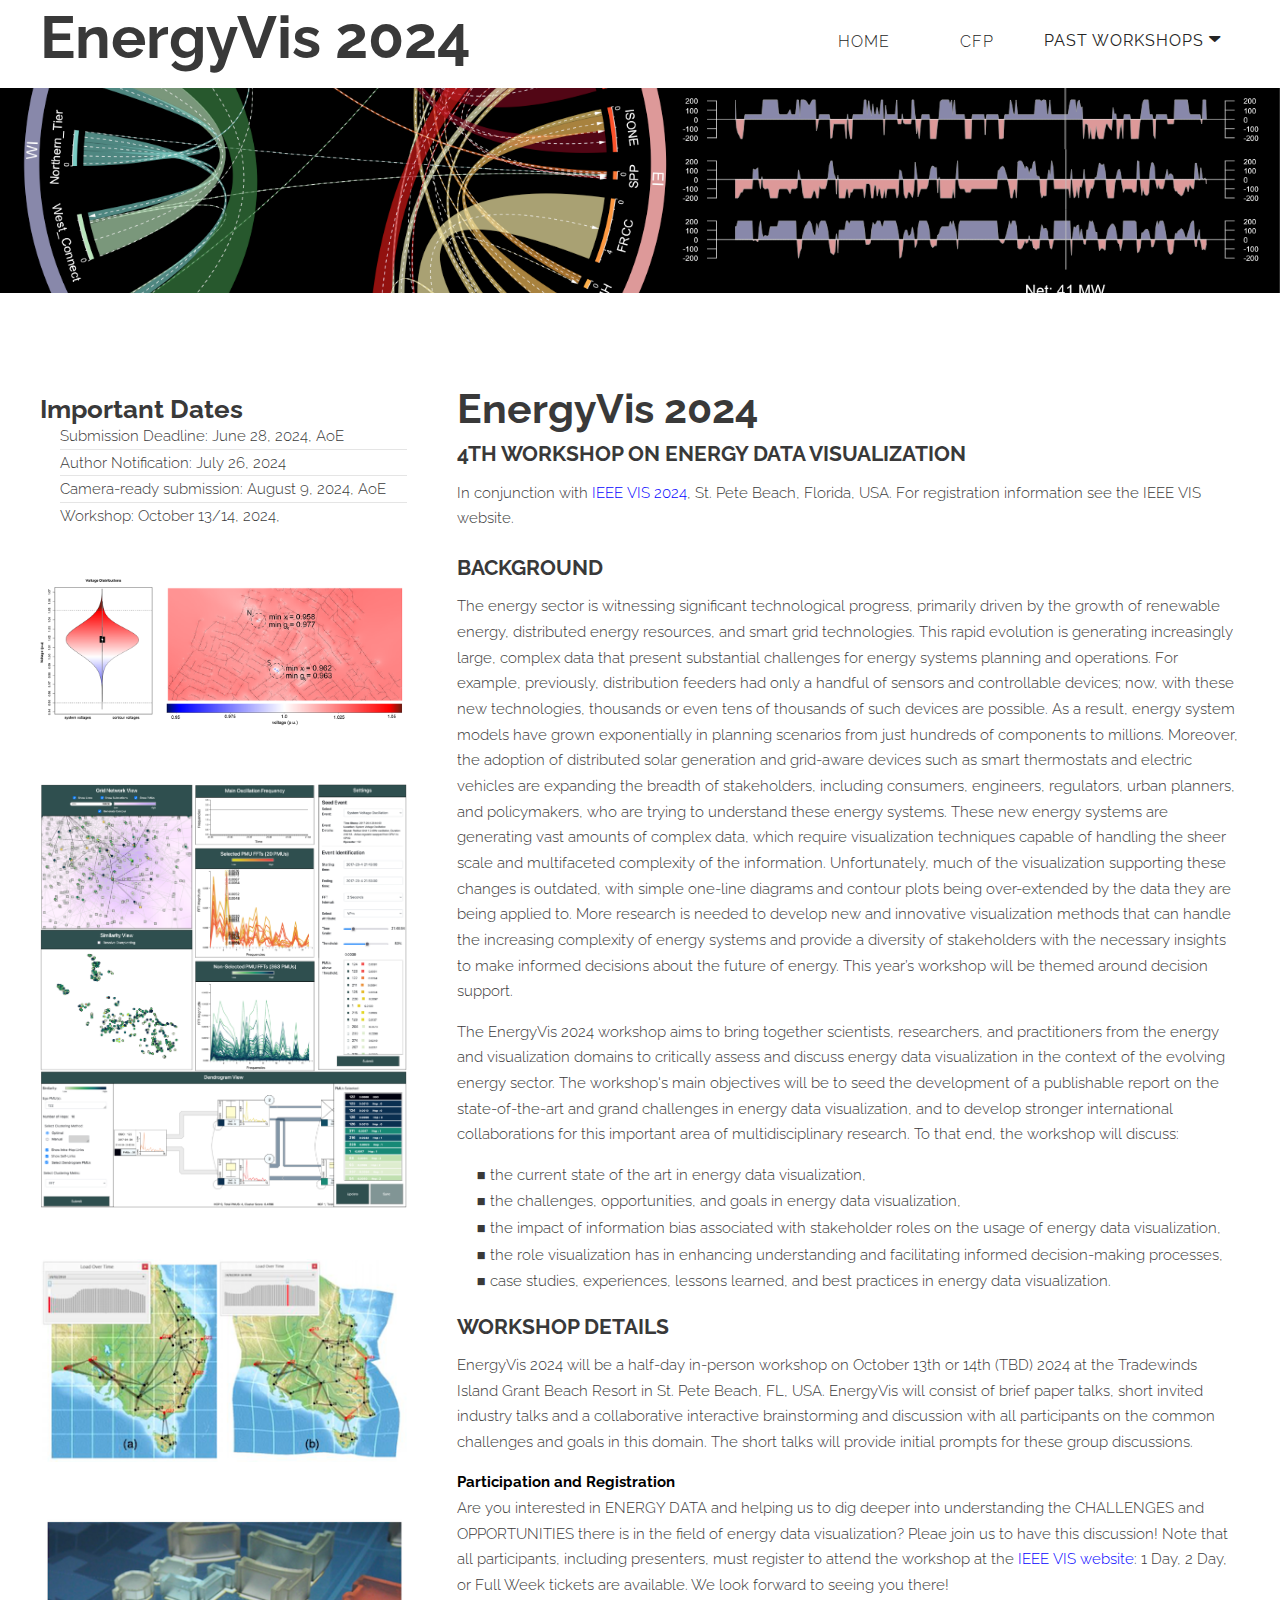
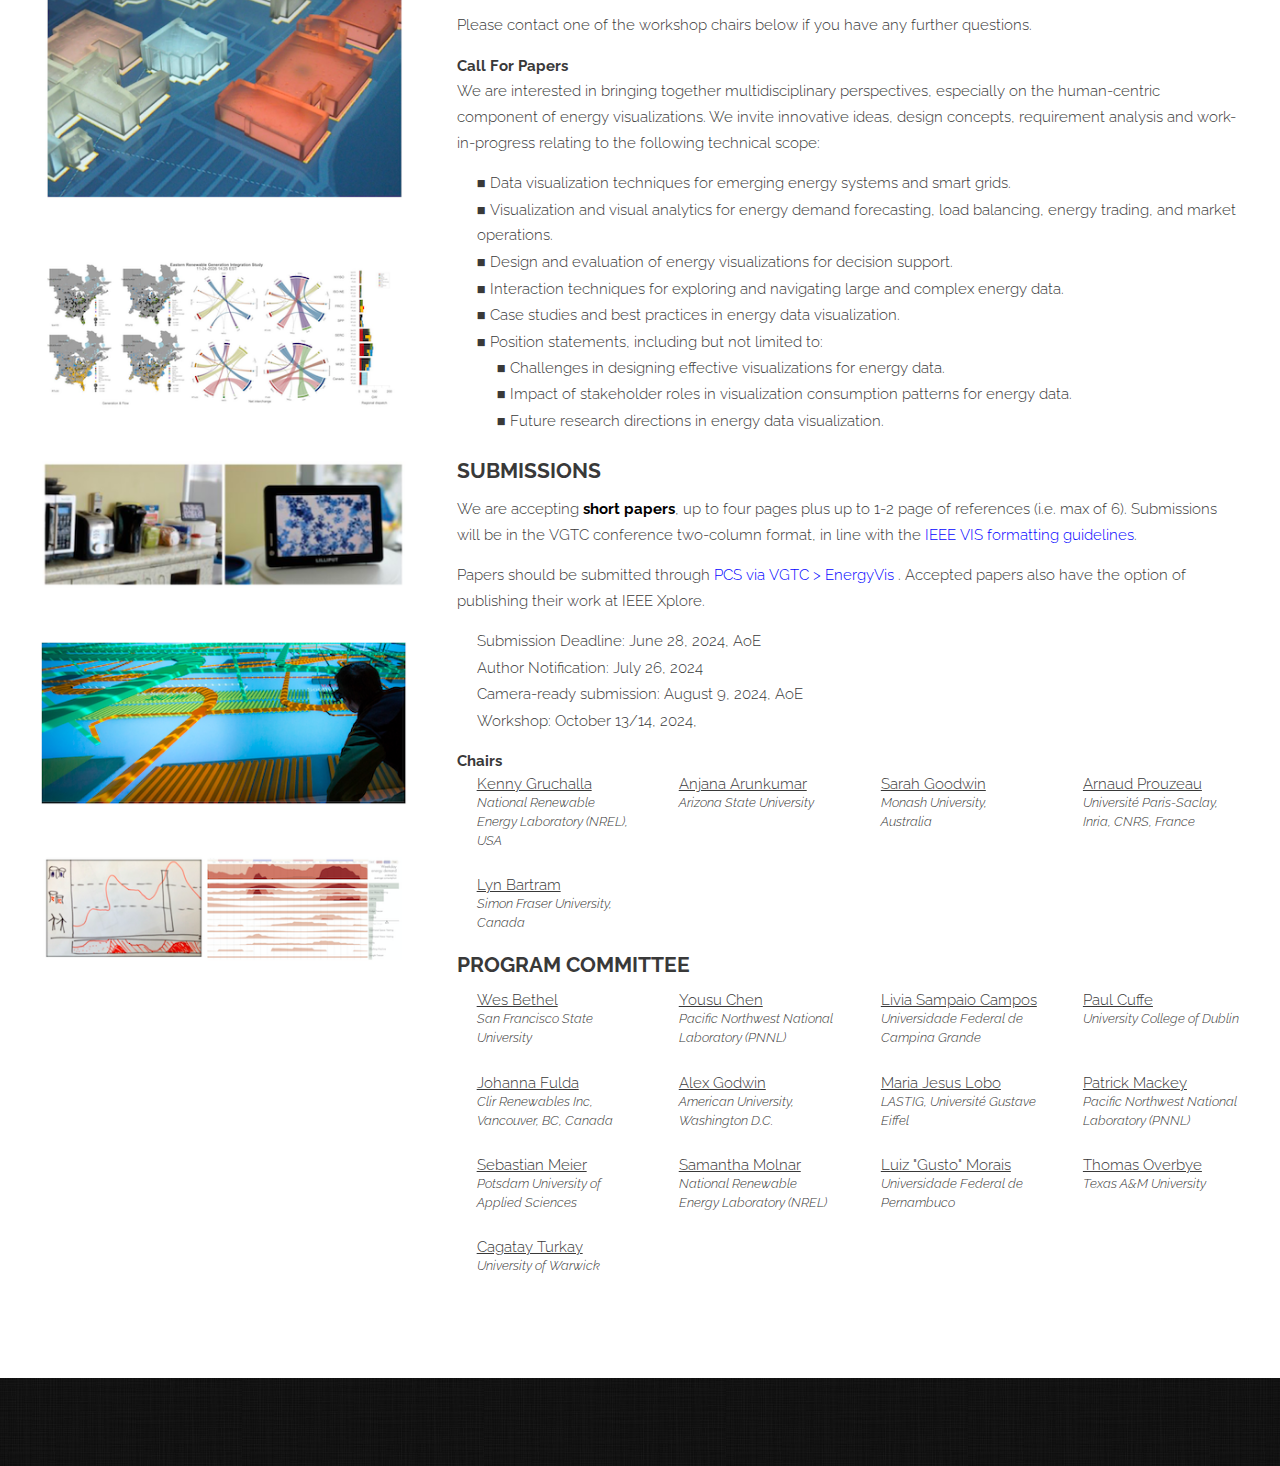
==== index.html @ 90c384b1 "updated A.P. affiliation" ====
<!DOCTYPE HTML>
<!--
	Imagination by TEMPLATED
    templated.co @templatedco
    Released for free under the Creative Commons Attribution 3.0 license (templated.co/license)
-->
<html>

<head>
	<title>EnergyVis 2024</title>
	<meta http-equiv="content-type" content="text/html; charset=utf-8" />
	<meta name="description" content="" />
	<meta name="keywords" content="" />
	<link href='http://fonts.googleapis.com/css?family=Raleway:400,100,200,300,500,600,700,800,900' rel='stylesheet'
		type='text/css'>
	<!--[if lte IE 8]><script src="js/html5shiv.js"></script><![endif]-->
	<script src="http://ajax.googleapis.com/ajax/libs/jquery/1.11.0/jquery.min.js"></script>
	<script src="js/skel.min.js"></script>
	<script src="js/skel-panels.min.js"></script>
	<script src="js/init.js"></script>
	<noscript>
		<link rel="stylesheet" href="css/skel-noscript.css" />
		<link rel="stylesheet" href="css/style.css" />
		<link rel="stylesheet" href="css/style-desktop.css" />
	</noscript>
</head>

<body>
	<div id="header-wrapper">
		<!-- Header -->
		<div id="header">
			<div class="container">
				<!-- Logo -->
				<div id="logo">
					<h1>EnergyVis 2024</h1>
				</div>

				<!-- Nav -->
				<nav id="nav">
					<ul>
						<li><a href="index.html">Home</a></li>
						<li><a href="index.html#cfp">CFP</a></li>
						<div class="dropdown">
							<button class="dropbtn">Past Workshops
								<i class="fa fa-caret-down"></i>
							</button>
							<div class="dropdown-content">
								<a href="EV2023.html">EnergyVis 2023</a>
								<a href="EV2021.html">EnergyVis 2021</a>
								<a href="EV2020.html">EnergyVis 2020</a>
							</div>
						</div>
					</ul>
				</nav>
			</div>
		</div>
		<!-- Header -->

		<!-- Banner -->
		<div id="banner">
			<div class="container">
			</div>
		</div>
		<!-- /Banner -->
	</div>

	<!-- Main -->
	<div id="main">
		<div class="container">
			<div class="row">

				<div class="4u">
					<section class="sidebar">
						<header>
							<h2>Important Dates</h2>
						</header>
						<ul class="default">
							<li>Submission Deadline: June 28, 2024, AoE</li>
							<li>Author Notification: July 26, 2024 </li>
							<li>Camera-ready submission: August 9, 2024, AoE</li>
							<li>Workshop: October 13/14, 2024,</li>
						</ul>
					</section>

					<section class="sidebar">
						<img src="images/heatmaps.png" style="width:100%;"
							title="K. Gruchalla, S. Molnar, and G. Johnson. Reevaluating contour visualizations for power systems data. IEEE Transactions on Smart Grid, 14(6):4877–4887, 2023. doi: 10.1109/TSG.2023.3252468">
					</section>

					<section class="sidebar">
						<img src="images/arunkumar2022.png" style="width:100%;"
							title="A. Arunkumar et al. (2022). PMU tracker: A visualization platform for epicentric event propagation analysis in the power grid. IEEE Transactions on Visualization and Computer Graphics,	29(1):1081–1090.">
					</section>

					<section class="sidebar">
						<img src="images/goodwin1.png" style="width:100%;"
							title="Bouts et al. (2016) Visual Encoding of Dissimilarity Data via Topology-Preserving Map Deformation, Transactions on Visualization and Computer Graphics 22 (9), 2200 - 2213.">
					</section>

					<section class="sidebar">
						<img src="images/prouzeau1.png" style="width:100%;"
							title="Prouzeau et al. (2018) Visual Analytics for Energy Monitoring in the context of Building Management, Proceedings of the 2018 International Symposium on Big Data Visual and Immersive Analytics, IEEE, 1 - 9.">
					</section>

					<section class="sidebar">
						<img src="images/gruchalla1.png" style="width:100%;"
							title="Bloom et al. (2016) Eastern Renewable Generation Integration Study. NREL Technical Report NREL/TP-6A20-64472, August 2016.">
					</section>

					<section class="sidebar">
						<img src="images/bartram.png" style="width:100%;"
							title="Rodgers and Bartram (2011) Exploring ambient and artistic visualization for residential energy use feedback, IEEE transactions on visualization and computer graphics 17 (12), 2489-2497">
					</section>

					<section class="sidebar">
						<img src="images/gruchalla2.png" style="width:100%;"
							title="Bush, et al (2017) Coupling Visualization, Simulation, and Deep Learning for Ensemble Steering of Complex Energy Models, DSIA: Data Systems for Interactive Analysis, October 2017.">
					</section>
					
					<section class="sidebar">
						<img src="images/goodwin2.png" style="width:100%;"
							title="Goodwin et al. (2013). Creative User-Centered Visualization Design for Energy Analysts and Modelers. IEEE Transactions on Visualization and Computer Graphics 19, 12, 2516-2525.">

					</section>
				</div>

				<div class="8u skel-cell-important">
					<section>
						<header>
							<h2>EnergyVis 2024</h2>
							<h3><span class="byline"> 4th Workshop on Energy Data Visualization</span></h3>

						</header>
						<p>In conjunction with <a href="https://ieeevis.org/year/2024/welcome">IEEE VIS 2024</a>,
							St. Pete Beach, Florida, USA. For registration information see the IEEE VIS website.</p>

							<header>
								<h3><span class="byline">Background</span></h3>
							</header>
						<p>The energy sector is witnessing significant technological progress, primarily driven by the
							growth of renewable energy, distributed energy resources, and smart grid technologies. This
							rapid evolution is generating increasingly large, complex data that present substantial
							challenges for energy systems planning and operations. For example, previously, distribution
							feeders had only a handful of sensors and controllable devices; now, with these new
							technologies, thousands or even tens of thousands of such devices are possible. As a result,
							energy system models have grown exponentially in planning scenarios from just hundreds of
							components to millions. Moreover, the adoption of distributed solar generation and
							grid-aware devices such as smart thermostats and electric vehicles are expanding the breadth
							of stakeholders, including consumers, engineers, regulators, urban planners, and
							policymakers, who are trying to understand these energy systems. These new energy systems
							are generating vast amounts of complex data, which require visualization techniques capable
							of handling the sheer scale and multifaceted complexity of the information. Unfortunately,
							much of the visualization supporting these changes is outdated, with simple one-line
							diagrams and contour plots being over-extended by the data they are being applied to. More
							research is needed to develop new and innovative visualization methods that can handle the
							increasing complexity of energy systems and provide a diversity of stakeholders with the
							necessary insights to make informed decisions about the future of energy. This year’s 
							workshop will be themed around decision support.</p>
						<p>The EnergyVis 2024 workshop aims to bring together scientists, researchers, and practitioners
							from the energy and visualization domains to critically assess and discuss energy data
							visualization in the context of the evolving energy sector. The workshop's main objectives
							will be to seed the development of a publishable report on the state-of-the-art and grand
							challenges in energy data visualization, and to develop stronger international
							collaborations for this important area of multidisciplinary research. To that end, the
							workshop will discuss:</p>
						<ul class="default">
							<li>&#9632 the current state of the art in energy data visualization,
							<li>&#9632 the challenges, opportunities, and goals in energy data visualization,
							<li>&#9632 the impact of information bias associated with stakeholder roles on the usage of energy data visualization,
							<li>&#9632 the role visualization has in enhancing understanding and facilitating informed decision-making processes,
							<li>&#9632 case studies, experiences, lessons learned, and best practices in energy data visualization.
						</ul>
						<header>
							<h3><span class="byline">Workshop Details</span></h3>
						</header>
						<p>
							EnergyVis 2024 will be a half-day in-person workshop on October 13th or 14th (TBD) 2024 at the Tradewinds Island Grant Beach Resort in St. Pete Beach, FL, USA.
							EnergyVis will consist of brief paper talks, short invited industry talks and a collaborative interactive brainstorming and discussion with all participants on the common challenges and goals in
							this domain. The short talks will provide initial prompts for these group discussions.
							</p>
							<b> Participation and Registration</b>
							<p>
							Are you interested in ENERGY DATA and helping us to dig deeper into understanding the CHALLENGES and OPPORTUNITIES there is in the field of energy data visualization?
							Pleae join us to have this discussion! Note that all participants, including presenters, must register to attend the workshop at the <a href="https://ieeevis.org/year/2024/info/registration/conference-registration">IEEE VIS website</a>: 1 Day, 2 Day, or Full Week tickets are available. We look forward to seeing you there!
						</p>
						<p>
							Please contact one of the workshop chairs below if you have any further questions.
						</p>
<!--
						<header>
						 <h3 ><span class="byline">Workshop Schedule</span></h3>
					 </header>
						 <header>
							 <ul>
							 <li><b> 9h00: Introduction</b> </li>
							 <li><b> 9h05 - 9h50: Paper Presentations and Q&A</b></li>
							 <li><b>- Alternatives to Contour Visualizations for Power Systems Data </b>. By: <i>Isaiah Lyons-Galante, Morteza Karimzadeh, Sam Molnar, Graham Johnson, <u>Kenny Gruchalla</u></i></li>
 							<li><b>- Exploring the Benefits of Geography on Power Network Diagrams </b>. By: <i><u>Merry Hoang</u>,Sarah Goodwin, Michael Wybrow, Ying Yang</i></li>
 							<li><b>- Visualization of the Oscillatory Dynamics of an Island Power System </b>. By: <i>Sam Molnar, <u>Kenny Gruchalla</u>, Shuan Dong, Jin Tan</i></li>
 							 <li> -Q&A 1: Papers 1-3</li>
							 <li><b>- Virtual Reality for Enhancing Engagement with Net Zero Transitions </b>. By: <i><u>Amal Alshardy</u>, Sarah Goodwin, Andres Santos-Torres, Ariel Liebman</i></li>
	 						<li><b>- An Interactive, Scenario-Based Visualization Dashboard for Model-to-Model Comparison </b>. By: <i><u>Erica Attard</u>, Madeleine McPherson</i></li>
	 						<li><b>- Topological Guided Detection of Extreme Wind Phenomena: Implications for Wind Energy </b>. By: <i>Yu Qin, Graham Johnson, <u>Brian Summa</u></i></li>
							 <li> -Q&A 1: Papers 4-6</li>
							 <li><b> 9h50 - 10h15: Guest Talks and Discussion with:</b> </li>
							 <li><b>- Peter Galey</b>, Head of Network Control and Operations, CitiPower and Powercor.
							 <p>	Peter brings years of experience in electricity network operations as a manager and an engineer, as well as leading strategic asset management planning and improvement programs.  As Head of Network Control and Operations, Peter is responsible for real time network operations for CitiPower (Melbourne CBD and inner suburbs) and Powercor (western Victoria) with customers who range from residents, small businesses and major office buildings to health care, education and renewable generators amongst many more.  Through his vast experience in the sector he has identified many data communication challenges that he would like to bring to the attention of the visualisation community.
								 <li><b>-Yasmina Dkhissi</b>, City Resilience Strategy Lead, City of Melbourne.
	 							<p>	Yasmina leads the City of Melbourne’s major initiative on city resilience. She has a demonstrated track record in working with international stakeholders across university, industry, government and community organisations to deliver innovative solutions to today’s climate and sustainability challenges. Yasmina is experienced in designing and implementing collaborative and multi-disciplinary climate mitigation and adaptation, innovation programs. She has worked as a sustainable innovation strategist in Paris, led the strategy for Monash University’s Net Zero Initiative, has held partnerships and technical research roles, and holds a PhD in next generation solar photovoltaics from the University of Melbourne. Her favourite topics are impact, net-zero transition, climate resilience, cities transformation, co-design, community, systemic innovation and creativity.
	 						 </p><li><b> 10h15 - 10h45: Break and Networking </b> </li>
							 <li><b> 10h:45 - 11h:45: Interactive Activity and Brainstorming</b> </li>
							 <li><b> 11h45 - 12h:00: Overview and Next Steps for EnergyVis </b> </li>
							 </ul>
!-->

								<h3 id="cfp"><span class="byline">Call For Papers</span></h3>
							</header>
							<p>We are interested in bringing together multidisciplinary perspectives, especially on the
								human-centric component of energy visualizations. We invite innovative ideas, design
								concepts, requirement analysis and work-in-progress relating to the following technical
								scope:
							<ul class="default">
								<li>&#9632 Data visualization techniques for emerging energy systems and smart grids.</li>
								<li>&#9632 Visualization and visual analytics for energy demand forecasting, load balancing, energy trading, and market operations.</li>
								<li>&#9632 Design and evaluation of energy visualizations for decision support.</li>
								<li>&#9632 Interaction techniques for exploring and navigating large and complex energy data.</li>
								<li>&#9632 Case studies and best practices in energy data visualization.</li>
								<li>&#9632 Position statements, including but not limited to:
								<ul class="default">
									<li>&#9632 Challenges in designing effective visualizations for energy data.</li> 
									<li>&#9632 Impact of stakeholder roles in visualization consumption patterns for energy data.</li> 
									<li>&#9632 Future research directions in energy data visualization.</li> 
								</ul></li> 
							</ul>
							</p>

							<header>
								<h3 id="submission"><span class="byline">Submissions</span></h3>
							</header>
							<p>We are accepting ​<b>short papers</b>​, up to four pages plus up to 1-2 page of
								references (i.e. max of 6).
								Submissions will be in the VGTC conference two-column format, in line with the <a
									href="https://tc.computer.org/vgtc/publications/conference/">IEEE VIS formatting
									guidelines</a>.

							<p>Papers should be submitted through <a
								href="https://new.precisionconference.com/submissions">PCS via VGTC > EnergyVis </a>. Accepted papers also have the option of publishing their work at IEEE Xplore.</p>

							<p>
							<ul class="default">
								<li>Submission Deadline: June 28, 2024, AoE</li>
								<li>Author Notification: July 26, 2024 </li>
								<li>Camera-ready submission: August 9, 2024, AoE</li>
								<li>Workshop: October 13/14, 2024,</li>
							</ul>
							</p>


							<h3><span class="byline">Chairs</span></h3>
						</header>
						<ul class="committee-list">
							<li class="committee-list__item">
								<a href="https://gruchalla.github.io">Kenny Gruchalla</a>
								<span class="committee-list__item--institution">
									National Renewable Energy Laboratory (NREL), USA
								</span>
							</li>
							<li class="committee-list__item">
								<a href="https://aarunku5.github.io">Anjana Arunkumar</a>
								<span class="committee-list__item--institution">
									Arizona State University
								</span>
							</li>
							<li class="committee-list__item">
								<a href="https://research.monash.edu/en/persons/sarah-goodwin">Sarah Goodwin</a>
								<span class="committee-list__item--institution">
									Monash University, Australia
								</span>
							</li>
							<li class="committee-list__item">
								<a href="http://www.aprouzeau.com">Arnaud Prouzeau</a>
								<span class="committee-list__item--institution">
									Université Paris-Saclay, Inria, CNRS, France
								</span>
							</li>
							<li class="committee-list__item">
								<a href="https://www.sfu.ca/~lyn/">Lyn Bartram</a>
								<span class="committee-list__item--institution">
									Simon Fraser University, Canada
								</span>
							</li>
						</ul>

						<header>
							<h3><span class="byline">Program Committee</span></h3>
						</header>

						<ul class="committee-list">

							<li class="committee-list__item">
								<a href="https://www.wesbethel.com">Wes Bethel</a>
								<span class="committee-list__item--institution">
									San Francisco State University
								</span>
							</li>
							<li class="committee-list__item">
								<a href="https://www.pnnl.gov/people/yousu-chen">Yousu Chen</a>
								<span class="committee-list__item--institution">
									Pacific Northwest National Laboratory (PNNL)
								</span>
							</li>
							<li class="committee-list__item">
								<a href="https://sites.google.com/computacao.ufcg.edu.br/livia/">Livia Sampaio Campos</a>
								<span class="committee-list__item--institution">
									Universidade Federal de Campina Grande
								</span>
							</li>
							<li class="committee-list__item">
								<a href="https://people.ucd.ie/paul.cuffe">Paul Cuffe</a>
								<span class="committee-list__item--institution">
									University College of Dublin
								</span>
							</li>
							<li class="committee-list__item">
								<a href="http://www.johannafulda.de">Johanna Fulda</a>
								<span class="committee-list__item--institution">
									Clir Renewables Inc, Vancouver, BC, Canada
								</span>
							</li>
							<li class="committee-list__item">
								<a href="https://jagodwin.github.io">Alex Godwin</a>
								<span class="committee-list__item--institution">
									American University, Washington D.C.
								</span>
							</li>
							<li class="committee-list__item">
								<a href="https://www.umr-lastig.fr/maria-jesus-lobo/">Maria Jesus Lobo</a>
								<span class="committee-list__item--institution">
									LASTIG, Université Gustave Eiffel
								</span>
							</li>
							<li class="committee-list__item">
								<a href="https://www.pnnl.gov/visual-analytics">Patrick Mackey</a>
								<span class="committee-list__item--institution">
									Pacific Northwest National Laboratory (PNNL)
								</span>
							</li>
							<li class="committee-list__item">
								<a href="https://www.sebastianmeier.eu">Sebastian Meier</a>
								<span class="committee-list__item--institution">
									Potsdam University of Applied Sciences
								</span>
							</li>
							<li class="committee-list__item">
								<a href="https://www.nrel.gov/research/staff/sam-molnar.html">Samantha Molnar</a>
								<span class="committee-list__item--institution">
									National Renewable Energy Laboratory (NREL)
								</span>
							</li>
							<li class="committee-list__item">
								<a href="https://luizaugustomm.github.io">Luiz "Gusto" Morais</a>
								<span class="committee-list__item--institution">
									Universidade Federal de Pernambuco
								</span>
							</li>
							<li class="committee-list__item">
								<a href="https://overbye.engr.tamu.edu">Thomas Overbye</a>
								<span class="committee-list__item--institution">
									Texas A&M University
								</span>
							</li>
							<li class="committee-list__item">
								<a href="https://warwick.ac.uk/fac/cross_fac/cim/people/cagatay-turkay">Cagatay	Turkay</a>
								<span class="committee-list__item--institution">
									University of Warwick
								</span>
							</li>
					</section>
				</div>
			</div>
		</div>
	</div>

	<!-- Copyright -->
	<div id="copyright">
		<div class="container">
		</div>
	</div>


</body>

</html>
---- css/skel-noscript.css ----
/* Resets (http://meyerweb.com/eric/tools/css/reset/ | v2.0 | 20110126 | License: none (public domain)) */

	html,body,div,span,applet,object,iframe,h1,h2,h3,h4,h5,h6,p,blockquote,pre,a,abbr,acronym,address,big,cite,code,del,dfn,em,img,ins,kbd,q,s,samp,small,strike,strong,sub,sup,tt,var,b,u,i,center,dl,dt,dd,ol,ul,li,fieldset,form,label,legend,table,caption,tbody,tfoot,thead,tr,th,td,article,aside,canvas,details,embed,figure,figcaption,footer,header,hgroup,menu,nav,output,ruby,section,summary,time,mark,audio,video{margin:0;padding:0;border:0;font-size:100%;font:inherit;vertical-align:baseline;}article,aside,details,figcaption,figure,footer,header,hgroup,menu,nav,section{display:block;}body{line-height:1;}ol,ul{list-style:none;}blockquote,q{quotes:none;}blockquote:before,blockquote:after,q:before,q:after{content:'';content:none;}table{border-collapse:collapse;border-spacing:0;}body{-webkit-text-size-adjust:none}

/* Box Model */

	*, *:before, *:after {
		-moz-box-sizing: border-box;
		-webkit-box-sizing: border-box;
		-o-box-sizing: border-box;
		-ms-box-sizing: border-box;
		box-sizing: border-box;
	}

/* Container */

	body {
		min-width: 1200px;
	}

	.container {
		width: 1200px;
		margin-left: auto;
		margin-right: auto;
	}

	/* Modifiers */
	
		.container.small {
			width: 900px;
		}

		.container.big {
			width: 100%;
			max-width: 1500px;
			min-width: 1200px;
		}

/* Grid */

	/* Cells */

		.\31 2u { width: 100% }
		.\31 1u { width: 91.6666666667% }
		.\31 0u { width: 83.3333333333% }
		.\39 u { width: 75% }
		.\38 u { width: 66.6666666667% }
		.\37 u { width: 58.3333333333% }
		.\36 u { width: 50% }
		.\35 u { width: 41.6666666667% }
		.\34 u { width: 33.3333333333% }
		.\33 u { width: 25% }
		.\32 u { width: 16.6666666667% }
		.\31 u { width: 8.3333333333% }
		.\-11u { margin-left: 91.6666666667% }
		.\-10u { margin-left: 83.3333333333% }
		.\-9u { margin-left: 75% }
		.\-8u { margin-left: 66.6666666667% }
		.\-7u { margin-left: 58.3333333333% }
		.\-6u { margin-left: 50% }
		.\-5u { margin-left: 41.6666666667% }
		.\-4u { margin-left: 33.3333333333% }
		.\-3u { margin-left: 25% }
		.\-2u { margin-left: 16.6666666667% }
		.\-1u { margin-left: 8.3333333333% }

		.row > * {
			padding: 50px 0 0 50px;
			float: left;
			-moz-box-sizing: border-box;
			-webkit-box-sizing: border-box;
			-o-box-sizing: border-box;
			-ms-box-sizing: border-box;
			box-sizing: border-box;
		}

		.row + .row > * {
			padding-top: 50px;
		}

		.row {
			margin-left: -50px;
		}

	/* Rows */

		.row:after {
			content: '';
			display: block;
			clear: both;
			height: 0;
		}

		.row:first-child > * {
			padding-top: 0;
		}

		.row > * {
			padding-top: 0;
		}

		/* Modifiers */

			/* Flush */

				.row.flush {
					margin-left: 0;
				}

				.row.flush > * {
					padding: 0 !important;
				}

			/* Quarter */

				.row.quarter > * {
					padding: 12.5px 0 0 12.5px;
				}

				.row.quarter + .row.quarter > * {
					padding-top: 12.5px;
				}

				.row.quarter {
					margin-left: -12.5px;
				}

			/* Half */

				.row.half > * {
					padding: 25px 0 0 25px;
				}

				.row.half + .row.half > * {
					padding-top: 25px;
				}

				.row.half {
					margin-left: -25px;
				}

			/* One and (a) Half */

				.row.oneandhalf > * {
					padding: 75px 0 0 75px;
				}

				.row.oneandhalf + .row.oneandhalf > * {
					padding-top: 75px;
				}

				.row.oneandhalf {
					margin-left: -75px;
				}

			/* Double */

				.row.double > * {
					padding: 100px 0 0 100px;
				}

				.row.double + .row.double > * {
					padding-top: 100px;
				}

				.row.double {
					margin-left: -100px;
				}
---- css/style.css ----
/*
	Imagination by TEMPLATED
    templated.co @templatedco
    Released for free under the Creative Commons Attribution 3.0 license (templated.co/license)
*/

@charset 'UTF-8';

@font-face {
	font-family: 'FontAwesome';
	src: url('font/fontawesome-webfont.eot?v=4.0.1');
	src: url('font/fontawesome-webfont.eot?#iefix&v=4.0.1') format('embedded-opentype'), url('font/fontawesome-webfont.woff?v=4.0.1') format('woff'), url('font/fontawesome-webfont.ttf?v=4.0.1') format('truetype'), url('font/fontawesome-webfont.svg?v=4.0.1#fontawesomeregular') format('svg');
	font-weight: normal;
	font-style: normal
}

/*********************************************************************************/
/* Basic                                                                         */
/*********************************************************************************/

body {
	background: #111111 url(images/main-wrapper-bg.jpg) repeat;
}

body,
input,
textarea,
select {
	font-family: 'Raleway', sans-serif;
	font-size: 13pt;
	font-weight: 300;
	line-height: 1.75em;
	color: #393939;
}

h1,
h2,
h3,
h4,
h5,
h6 {
	font-weight: bold;
}

h1 a,
h2 a,
h3 a,
h4 a,
h5 a,
h6 a {
	color: inherit;
	text-decoration: none;
}

/* Change this to whatever font weight/color pairing is most suitable */
strong,
b {
	font-weight: bold;
	color: #000000;
}

em,
i {
	font-style: italic;
}

/* Don't forget to set this to something that matches the design */
a {
	text-decoration: none;
	color: #0404ff;
}

a:hover {
	text-decoration: underline;
}

sub {
	position: relative;
	top: 0.5em;
	font-size: 0.8em;
}


sup {
	position: relative;
	top: -0.5em;
	font-size: 0.8em;
}

hr {
	border: 0;
	border-top: solid 1px #ddd;
}

blockquote {
	border-left: solid 0.5em #ddd;
	padding: 1em 0 1em 2em;
	font-style: italic;
}

p,
ul,
ol,
dl,
table {
	margin-bottom: 1em;
}
ul > li {
    margin-left: 20px;
}

header {
	margin-bottom: .1em;
}

header h2 {
	font-size: 2.8em;
}

header .byline {
	display: block;
	margin: 0.5em 0 0 0;
	padding: 0.50em 0 0.5em 0;
	text-transform: uppercase;
	font-size: 1.4em;
}

footer {
	margin-top: 1em;
}

br.clear {
	clear: both;
}

/* Sections/Articles */

section,
article {
	margin-bottom: 3em;
}

section> :last-child,
article> :last-child {
	margin-bottom: 0;
}

section:last-child,
article:last-child {
	margin-bottom: 0;
}

.row>section,
.row>article {
	margin-bottom: 0;
}

section .cite {
	font-size: 0.5em;
	line-height: 1.3;
	;
}

/* Images */

.image {
	display: inline-block;
}

.image img {
	display: block;
	width: 100%;
}

.image.featured {
	display: block;
	width: 100%;
	margin: 0 0 2em 0;
}

.image.full {
	display: block;
	width: 100%;
	margin-bottom: 2em;
}

.image.left {
	float: left;
	margin: 0 2em 2em 0;
}

.image.centered {
	display: block;
	margin: 0 0 2em 0;
}

.image.centered img {
	margin: 0 auto;
	width: auto;
}

/* Lists */
.committee {
	margin-top: 50px
}

.committee-section h3 {
	font-size: 22px
}

.committee-section h4 {
	font-size: 18px;
	margin: 45px 0 15px
}

.committee-section a {
	color: #f53e63;
	text-decoration: none
}

.committee-text {
	margin-bottom: 50px
}

.committee-list {
	display: grid;
	grid-column-gap: 25px;
	grid-row-gap: 25px;
	grid-template-columns: 1fr 1fr 1fr 1fr;
	line-height: 1.3em;
	list-style: none;
	margin: 0;
	padding: 0
}

.committee-list__item a {
	color: #393939;
	text-decoration: underline
}

.committee-list__item--institution {
	display: block;
	font-size: 13px;
	font-style: italic
}

ul.default {
	list-style: none;
	margin: 0;
	padding: 0;
}

ul.default li {
	padding: 0.0em 0em;
	border-top: 1px solid;
	border-color: rgba(255, 255, 255, .2);
}

ul.default li:first-child {
	padding-top: 0em;
	border-top: none;
}

ul.default a {
	color: rgba(255, 255, 255, .6);
}

.list-style1 {}

.list-style1 li {
	padding: 20px 0px 20px 0px;
	background: url(images/link-style1-divider.png) repeat-x left top;
}

.list-style1 h2 {
	margin: 0px;
	padding: 0px !important;
	letter-spacing: -1px !important;
	font-size: 1.2em !important;
	font-weight: 700;
}

.list-style1 p {
	margin: 0px;
	padding: 0px;
	line-height: 180%;
	font-size: 10pt;
}

.list-style1 img {
	float: left;
	margin-right: 20px;
}

.list-style1 .posted {
	padding: 10px 0px 0px 0px;
	font-size: 8pt;
	font-style: italic;
	color: #A2A2A2;
}

.list-style1 .first {
	padding-top: 0px;
	background: none;
}

.list-style1 blockquote {
	padding: 10px 0px 0px 0px;
	font-family: Georgia, "Times New Roman", Times, serif;
	font-size: 9pt;
	font-style: italic;
}

/* List style */

.list-style2 {}

.list-style2 li {
	float: left;
	padding: 5px 5px 0px 5px;
}

.list-style2 img {
	padding: 5px;
	background: #FFFFFF;
}

/* Buttons */

.button {
	position: relative;
	display: inline-block;
	margin-top: 0.5em;
	padding: 1em 1.5em;
	background: #361732;
	border-radius: 6px;
	text-decoration: none;
	text-transform: uppercase;
	font-size: 1.1em;
	color: #FFF;
	-moz-transition: color 0.35s ease-in-out, background-color 0.35s ease-in-out;
	-webkit-transition: color 0.35s ease-in-out, background-color 0.35s ease-in-out;
	-o-transition: color 0.35s ease-in-out, background-color 0.35s ease-in-out;
	-ms-transition: color 0.35s ease-in-out, background-color 0.35s ease-in-out;
	transition: color 0.35s ease-in-out, background-color 0.35s ease-in-out;
	cursor: pointer;
}

.button:hover {
	background: #4d142c;
	color: #FFF !important;
}

.medium {
	padding: 1em 2em;
	font-size: 1.4em;
}

/*********************************************************************************/
/* Icons                                                                         */
/* Powered by Font Awesome by Dave Gandy | http://fontawesome.io                 */
/* Licensed under the SIL OFL 1.1 (font), MIT (CSS)                              */
/*********************************************************************************/

.fa {
	text-decoration: none;
}

.fa.solo {}

.fa.solo span {
	display: none;
}

.fa:before {
	display: inline-block;
	font-family: FontAwesome;
	font-size: 1.25em;
	text-decoration: none;
	font-style: normal;
	font-weight: normal;
	line-height: 1;
	-webkit-font-smoothing: antialiased;
	-moz-osx-font-smoothing: grayscale;
}

.fa-lg {
	font-size: 1.3333333333333333em;
	line-height: .75em;
	vertical-align: -15%
}

.fa-2x {
	font-size: 2em
}

.fa-3x {
	font-size: 3em
}

.fa-4x {
	font-size: 4em
}

.fa-5x {
	font-size: 5em
}

.fa-fw {
	width: 1.2857142857142858em;
	text-align: center
}

.fa-ul {
	padding-left: 0;
	margin-left: 2.142857142857143em;
	list-style-type: none
}

.fa-ul>li {
	position: relative
}

.fa-li {
	position: absolute;
	left: -2.142857142857143em;
	width: 2.142857142857143em;
	top: .14285714285714285em;
	text-align: center
}

.fa-li.fa-lg {
	left: -1.8571428571428572em
}

.fa-border {
	padding: .2em .25em .15em;
	border: solid .08em #eee;
	border-radius: .1em
}

.pull-right {
	float: right
}

.pull-left {
	float: left
}

.fa.pull-left {
	margin-right: .3em
}

.fa.pull-right {
	margin-left: .3em
}

.fa-spin {
	-webkit-animation: spin 2s infinite linear;
	-moz-animation: spin 2s infinite linear;
	-o-animation: spin 2s infinite linear;
	animation: spin 2s infinite linear
}

@-moz-keyframes spin {
	0% {
		-moz-transform: rotate(0deg)
	}

	100% {
		-moz-transform: rotate(359deg)
	}
}

@-webkit-keyframes spin {
	0% {
		-webkit-transform: rotate(0deg)
	}

	100% {
		-webkit-transform: rotate(359deg)
	}
}

@-o-keyframes spin {
	0% {
		-o-transform: rotate(0deg)
	}

	100% {
		-o-transform: rotate(359deg)
	}
}

@-ms-keyframes spin {
	0% {
		-ms-transform: rotate(0deg)
	}

	100% {
		-ms-transform: rotate(359deg)
	}
}

@keyframes spin {
	0% {
		transform: rotate(0deg)
	}

	100% {
		transform: rotate(359deg)
	}
}

.fa-rotate-90 {
	filter: progid:DXImageTransform.Microsoft.BasicImage(rotation=1);
	-webkit-transform: rotate(90deg);
	-moz-transform: rotate(90deg);
	-ms-transform: rotate(90deg);
	-o-transform: rotate(90deg);
	transform: rotate(90deg)
}

.fa-rotate-180 {
	filter: progid:DXImageTransform.Microsoft.BasicImage(rotation=2);
	-webkit-transform: rotate(180deg);
	-moz-transform: rotate(180deg);
	-ms-transform: rotate(180deg);
	-o-transform: rotate(180deg);
	transform: rotate(180deg)
}

.fa-rotate-270 {
	filter: progid:DXImageTransform.Microsoft.BasicImage(rotation=3);
	-webkit-transform: rotate(270deg);
	-moz-transform: rotate(270deg);
	-ms-transform: rotate(270deg);
	-o-transform: rotate(270deg);
	transform: rotate(270deg)
}

.fa-flip-horizontal {
	filter: progid:DXImageTransform.Microsoft.BasicImage(rotation=0, mirror=1);
	-webkit-transform: scale(-1, 1);
	-moz-transform: scale(-1, 1);
	-ms-transform: scale(-1, 1);
	-o-transform: scale(-1, 1);
	transform: scale(-1, 1)
}

.fa-flip-vertical {
	filter: progid:DXImageTransform.Microsoft.BasicImage(rotation=2, mirror=1);
	-webkit-transform: scale(1, -1);
	-moz-transform: scale(1, -1);
	-ms-transform: scale(1, -1);
	-o-transform: scale(1, -1);
	transform: scale(1, -1)
}

.fa-stack {
	position: relative;
	display: inline-block;
	width: 2em;
	height: 2em;
	line-height: 2em;
	vertical-align: middle
}

.fa-stack-1x,
.fa-stack-2x {
	position: absolute;
	left: 0;
	width: 100%;
	text-align: center
}

.fa-stack-1x {
	line-height: inherit
}

.fa-stack-2x {
	font-size: 2em
}

.fa-inverse {
	color: #fff
}

.fa-glass:before {
	content: "\f000"
}

.fa-music:before {
	content: "\f001"
}

.fa-search:before {
	content: "\f002"
}

.fa-envelope-o:before {
	content: "\f003"
}

.fa-heart:before {
	content: "\f004"
}

.fa-star:before {
	content: "\f005"
}

.fa-star-o:before {
	content: "\f006"
}

.fa-user:before {
	content: "\f007"
}

.fa-film:before {
	content: "\f008"
}

.fa-th-large:before {
	content: "\f009"
}

.fa-th:before {
	content: "\f00a"
}

.fa-th-list:before {
	content: "\f00b"
}

.fa-check:before {
	content: "\f00c"
}

.fa-times:before {
	content: "\f00d"
}

.fa-search-plus:before {
	content: "\f00e"
}

.fa-search-minus:before {
	content: "\f010"
}

.fa-power-off:before {
	content: "\f011"
}

.fa-signal:before {
	content: "\f012"
}

.fa-gear:before,
.fa-cog:before {
	content: "\f013"
}

.fa-trash-o:before {
	content: "\f014"
}

.fa-home:before {
	content: "\f015"
}

.fa-file-o:before {
	content: "\f016"
}

.fa-clock-o:before {
	content: "\f017"
}

.fa-road:before {
	content: "\f018"
}

.fa-download:before {
	content: "\f019"
}

.fa-arrow-circle-o-down:before {
	content: "\f01a"
}

.fa-arrow-circle-o-up:before {
	content: "\f01b"
}

.fa-inbox:before {
	content: "\f01c"
}

.fa-play-circle-o:before {
	content: "\f01d"
}

.fa-rotate-right:before,
.fa-repeat:before {
	content: "\f01e"
}

.fa-refresh:before {
	content: "\f021"
}

.fa-list-alt:before {
	content: "\f022"
}

.fa-lock:before {
	content: "\f023"
}

.fa-flag:before {
	content: "\f024"
}

.fa-headphones:before {
	content: "\f025"
}

.fa-volume-off:before {
	content: "\f026"
}

.fa-volume-down:before {
	content: "\f027"
}

.fa-volume-up:before {
	content: "\f028"
}

.fa-qrcode:before {
	content: "\f029"
}

.fa-barcode:before {
	content: "\f02a"
}

.fa-tag:before {
	content: "\f02b"
}

.fa-tags:before {
	content: "\f02c"
}

.fa-book:before {
	content: "\f02d"
}

.fa-bookmark:before {
	content: "\f02e"
}

.fa-print:before {
	content: "\f02f"
}

.fa-camera:before {
	content: "\f030"
}

.fa-font:before {
	content: "\f031"
}

.fa-bold:before {
	content: "\f032"
}

.fa-italic:before {
	content: "\f033"
}

.fa-text-height:before {
	content: "\f034"
}

.fa-text-width:before {
	content: "\f035"
}

.fa-align-left:before {
	content: "\f036"
}

.fa-align-center:before {
	content: "\f037"
}

.fa-align-right:before {
	content: "\f038"
}

.fa-align-justify:before {
	content: "\f039"
}

.fa-list:before {
	content: "\f03a"
}

.fa-dedent:before,
.fa-outdent:before {
	content: "\f03b"
}

.fa-indent:before {
	content: "\f03c"
}

.fa-video-camera:before {
	content: "\f03d"
}

.fa-picture-o:before {
	content: "\f03e"
}

.fa-pencil:before {
	content: "\f040"
}

.fa-map-marker:before {
	content: "\f041"
}

.fa-adjust:before {
	content: "\f042"
}

.fa-tint:before {
	content: "\f043"
}

.fa-edit:before,
.fa-pencil-square-o:before {
	content: "\f044"
}

.fa-share-square-o:before {
	content: "\f045"
}

.fa-check-square-o:before {
	content: "\f046"
}

.fa-move:before {
	content: "\f047"
}

.fa-step-backward:before {
	content: "\f048"
}

.fa-fast-backward:before {
	content: "\f049"
}

.fa-backward:before {
	content: "\f04a"
}

.fa-play:before {
	content: "\f04b"
}

.fa-pause:before {
	content: "\f04c"
}

.fa-stop:before {
	content: "\f04d"
}

.fa-forward:before {
	content: "\f04e"
}

.fa-fast-forward:before {
	content: "\f050"
}

.fa-step-forward:before {
	content: "\f051"
}

.fa-eject:before {
	content: "\f052"
}

.fa-chevron-left:before {
	content: "\f053"
}

.fa-chevron-right:before {
	content: "\f054"
}

.fa-plus-circle:before {
	content: "\f055"
}

.fa-minus-circle:before {
	content: "\f056"
}

.fa-times-circle:before {
	content: "\f057"
}

.fa-check-circle:before {
	content: "\f058"
}

.fa-question-circle:before {
	content: "\f059"
}

.fa-info-circle:before {
	content: "\f05a"
}

.fa-crosshairs:before {
	content: "\f05b"
}

.fa-times-circle-o:before {
	content: "\f05c"
}

.fa-check-circle-o:before {
	content: "\f05d"
}

.fa-ban:before {
	content: "\f05e"
}

.fa-arrow-left:before {
	content: "\f060"
}

.fa-arrow-right:before {
	content: "\f061"
}

.fa-arrow-up:before {
	content: "\f062"
}

.fa-arrow-down:before {
	content: "\f063"
}

.fa-mail-forward:before,
.fa-share:before {
	content: "\f064"
}

.fa-resize-full:before {
	content: "\f065"
}

.fa-resize-small:before {
	content: "\f066"
}

.fa-plus:before {
	content: "\f067"
}

.fa-minus:before {
	content: "\f068"
}

.fa-asterisk:before {
	content: "\f069"
}

.fa-exclamation-circle:before {
	content: "\f06a"
}

.fa-gift:before {
	content: "\f06b"
}

.fa-leaf:before {
	content: "\f06c"
}

.fa-fire:before {
	content: "\f06d"
}

.fa-eye:before {
	content: "\f06e"
}

.fa-eye-slash:before {
	content: "\f070"
}

.fa-warning:before,
.fa-exclamation-triangle:before {
	content: "\f071"
}

.fa-plane:before {
	content: "\f072"
}

.fa-calendar:before {
	content: "\f073"
}

.fa-random:before {
	content: "\f074"
}

.fa-comment:before {
	content: "\f075"
}

.fa-magnet:before {
	content: "\f076"
}

.fa-chevron-up:before {
	content: "\f077"
}

.fa-chevron-down:before {
	content: "\f078"
}

.fa-retweet:before {
	content: "\f079"
}

.fa-shopping-cart:before {
	content: "\f07a"
}

.fa-folder:before {
	content: "\f07b"
}

.fa-folder-open:before {
	content: "\f07c"
}

.fa-resize-vertical:before {
	content: "\f07d"
}

.fa-resize-horizontal:before {
	content: "\f07e"
}

.fa-bar-chart-o:before {
	content: "\f080"
}

.fa-twitter-square:before {
	content: "\f081"
}

.fa-facebook-square:before {
	content: "\f082"
}

.fa-camera-retro:before {
	content: "\f083"
}

.fa-key:before {
	content: "\f084"
}

.fa-gears:before,
.fa-cogs:before {
	content: "\f085"
}

.fa-comments:before {
	content: "\f086"
}

.fa-thumbs-o-up:before {
	content: "\f087"
}

.fa-thumbs-o-down:before {
	content: "\f088"
}

.fa-star-half:before {
	content: "\f089"
}

.fa-heart-o:before {
	content: "\f08a"
}

.fa-sign-out:before {
	content: "\f08b"
}

.fa-linkedin-square:before {
	content: "\f08c"
}

.fa-thumb-tack:before {
	content: "\f08d"
}

.fa-external-link:before {
	content: "\f08e"
}

.fa-sign-in:before {
	content: "\f090"
}

.fa-trophy:before {
	content: "\f091"
}

.fa-github-square:before {
	content: "\f092"
}

.fa-upload:before {
	content: "\f093"
}

.fa-lemon-o:before {
	content: "\f094"
}

.fa-phone:before {
	content: "\f095"
}

.fa-square-o:before {
	content: "\f096"
}

.fa-bookmark-o:before {
	content: "\f097"
}

.fa-phone-square:before {
	content: "\f098"
}

.fa-twitter:before {
	content: "\f099"
}

.fa-facebook:before {
	content: "\f09a"
}

.fa-github:before {
	content: "\f09b"
}

.fa-unlock:before {
	content: "\f09c"
}

.fa-credit-card:before {
	content: "\f09d"
}

.fa-rss:before {
	content: "\f09e"
}

.fa-hdd-o:before {
	content: "\f0a0"
}

.fa-bullhorn:before {
	content: "\f0a1"
}

.fa-bell:before {
	content: "\f0f3"
}

.fa-certificate:before {
	content: "\f0a3"
}

.fa-hand-o-right:before {
	content: "\f0a4"
}

.fa-hand-o-left:before {
	content: "\f0a5"
}

.fa-hand-o-up:before {
	content: "\f0a6"
}

.fa-hand-o-down:before {
	content: "\f0a7"
}

.fa-arrow-circle-left:before {
	content: "\f0a8"
}

.fa-arrow-circle-right:before {
	content: "\f0a9"
}

.fa-arrow-circle-up:before {
	content: "\f0aa"
}

.fa-arrow-circle-down:before {
	content: "\f0ab"
}

.fa-globe:before {
	content: "\f0ac"
}

.fa-wrench:before {
	content: "\f0ad"
}

.fa-tasks:before {
	content: "\f0ae"
}

.fa-filter:before {
	content: "\f0b0"
}

.fa-briefcase:before {
	content: "\f0b1"
}

.fa-fullscreen:before {
	content: "\f0b2"
}

.fa-group:before {
	content: "\f0c0"
}

.fa-chain:before,
.fa-link:before {
	content: "\f0c1"
}

.fa-cloud:before {
	content: "\f0c2"
}

.fa-flask:before {
	content: "\f0c3"
}

.fa-cut:before,
.fa-scissors:before {
	content: "\f0c4"
}

.fa-copy:before,
.fa-files-o:before {
	content: "\f0c5"
}

.fa-paperclip:before {
	content: "\f0c6"
}

.fa-save:before,
.fa-floppy-o:before {
	content: "\f0c7"
}

.fa-square:before {
	content: "\f0c8"
}

.fa-reorder:before {
	content: "\f0c9"
}

.fa-list-ul:before {
	content: "\f0ca"
}

.fa-list-ol:before {
	content: "\f0cb"
}

.fa-strikethrough:before {
	content: "\f0cc"
}

.fa-underline:before {
	content: "\f0cd"
}

.fa-table:before {
	content: "\f0ce"
}

.fa-magic:before {
	content: "\f0d0"
}

.fa-truck:before {
	content: "\f0d1"
}

.fa-pinterest:before {
	content: "\f0d2"
}

.fa-pinterest-square:before {
	content: "\f0d3"
}

.fa-google-plus-square:before {
	content: "\f0d4"
}

.fa-google-plus:before {
	content: "\f0d5"
}

.fa-money:before {
	content: "\f0d6"
}

.fa-caret-down:before {
	content: "\f0d7"
}

.fa-caret-up:before {
	content: "\f0d8"
}

.fa-caret-left:before {
	content: "\f0d9"
}

.fa-caret-right:before {
	content: "\f0da"
}

.fa-columns:before {
	content: "\f0db"
}

.fa-unsorted:before,
.fa-sort:before {
	content: "\f0dc"
}

.fa-sort-down:before,
.fa-sort-asc:before {
	content: "\f0dd"
}

.fa-sort-up:before,
.fa-sort-desc:before {
	content: "\f0de"
}

.fa-envelope:before {
	content: "\f0e0"
}

.fa-linkedin:before {
	content: "\f0e1"
}

.fa-rotate-left:before,
.fa-undo:before {
	content: "\f0e2"
}

.fa-legal:before,
.fa-gavel:before {
	content: "\f0e3"
}

.fa-dashboard:before,
.fa-tachometer:before {
	content: "\f0e4"
}

.fa-comment-o:before {
	content: "\f0e5"
}

.fa-comments-o:before {
	content: "\f0e6"
}

.fa-flash:before,
.fa-bolt:before {
	content: "\f0e7"
}

.fa-sitemap:before {
	content: "\f0e8"
}

.fa-umbrella:before {
	content: "\f0e9"
}

.fa-paste:before,
.fa-clipboard:before {
	content: "\f0ea"
}

.fa-lightbulb-o:before {
	content: "\f0eb"
}

.fa-exchange:before {
	content: "\f0ec"
}

.fa-cloud-download:before {
	content: "\f0ed"
}

.fa-cloud-upload:before {
	content: "\f0ee"
}

.fa-user-md:before {
	content: "\f0f0"
}

.fa-stethoscope:before {
	content: "\f0f1"
}

.fa-suitcase:before {
	content: "\f0f2"
}

.fa-bell-o:before {
	content: "\f0a2"
}

.fa-coffee:before {
	content: "\f0f4"
}

.fa-cutlery:before {
	content: "\f0f5"
}

.fa-file-text-o:before {
	content: "\f0f6"
}

.fa-building:before {
	content: "\f0f7"
}

.fa-hospital:before {
	content: "\f0f8"
}

.fa-ambulance:before {
	content: "\f0f9"
}

.fa-medkit:before {
	content: "\f0fa"
}

.fa-fighter-jet:before {
	content: "\f0fb"
}

.fa-beer:before {
	content: "\f0fc"
}

.fa-h-square:before {
	content: "\f0fd"
}

.fa-plus-square:before {
	content: "\f0fe"
}

.fa-angle-double-left:before {
	content: "\f100"
}

.fa-angle-double-right:before {
	content: "\f101"
}

.fa-angle-double-up:before {
	content: "\f102"
}

.fa-angle-double-down:before {
	content: "\f103"
}

.fa-angle-left:before {
	content: "\f104"
}

.fa-angle-right:before {
	content: "\f105"
}

.fa-angle-up:before {
	content: "\f106"
}

.fa-angle-down:before {
	content: "\f107"
}

.fa-desktop:before {
	content: "\f108"
}

.fa-laptop:before {
	content: "\f109"
}

.fa-tablet:before {
	content: "\f10a"
}

.fa-mobile-phone:before,
.fa-mobile:before {
	content: "\f10b"
}

.fa-circle-o:before {
	content: "\f10c"
}

.fa-quote-left:before {
	content: "\f10d"
}

.fa-quote-right:before {
	content: "\f10e"
}

.fa-spinner:before {
	content: "\f110"
}

.fa-circle:before {
	content: "\f111"
}

.fa-mail-reply:before,
.fa-reply:before {
	content: "\f112"
}

.fa-github-alt:before {
	content: "\f113"
}

.fa-folder-o:before {
	content: "\f114"
}

.fa-folder-open-o:before {
	content: "\f115"
}

.fa-expand-o:before {
	content: "\f116"
}

.fa-collapse-o:before {
	content: "\f117"
}

.fa-smile-o:before {
	content: "\f118"
}

.fa-frown-o:before {
	content: "\f119"
}

.fa-meh-o:before {
	content: "\f11a"
}

.fa-gamepad:before {
	content: "\f11b"
}

.fa-keyboard-o:before {
	content: "\f11c"
}

.fa-flag-o:before {
	content: "\f11d"
}

.fa-flag-checkered:before {
	content: "\f11e"
}

.fa-terminal:before {
	content: "\f120"
}

.fa-code:before {
	content: "\f121"
}

.fa-reply-all:before {
	content: "\f122"
}

.fa-mail-reply-all:before {
	content: "\f122"
}

.fa-star-half-empty:before,
.fa-star-half-full:before,
.fa-star-half-o:before {
	content: "\f123"
}

.fa-location-arrow:before {
	content: "\f124"
}

.fa-crop:before {
	content: "\f125"
}

.fa-code-fork:before {
	content: "\f126"
}

.fa-unlink:before,
.fa-chain-broken:before {
	content: "\f127"
}

.fa-question:before {
	content: "\f128"
}

.fa-info:before {
	content: "\f129"
}

.fa-exclamation:before {
	content: "\f12a"
}

.fa-superscript:before {
	content: "\f12b"
}

.fa-subscript:before {
	content: "\f12c"
}

.fa-eraser:before {
	content: "\f12d"
}

.fa-puzzle-piece:before {
	content: "\f12e"
}

.fa-microphone:before {
	content: "\f130"
}

.fa-microphone-slash:before {
	content: "\f131"
}

.fa-shield:before {
	content: "\f132"
}

.fa-calendar-o:before {
	content: "\f133"
}

.fa-fire-extinguisher:before {
	content: "\f134"
}

.fa-rocket:before {
	content: "\f135"
}

.fa-maxcdn:before {
	content: "\f136"
}

.fa-chevron-circle-left:before {
	content: "\f137"
}

.fa-chevron-circle-right:before {
	content: "\f138"
}

.fa-chevron-circle-up:before {
	content: "\f139"
}

.fa-chevron-circle-down:before {
	content: "\f13a"
}

.fa-html5:before {
	content: "\f13b"
}

.fa-css3:before {
	content: "\f13c"
}

.fa-anchor:before {
	content: "\f13d"
}

.fa-unlock-o:before {
	content: "\f13e"
}

.fa-bullseye:before {
	content: "\f140"
}

.fa-ellipsis-horizontal:before {
	content: "\f141"
}

.fa-ellipsis-vertical:before {
	content: "\f142"
}

.fa-rss-square:before {
	content: "\f143"
}

.fa-play-circle:before {
	content: "\f144"
}

.fa-ticket:before {
	content: "\f145"
}

.fa-minus-square:before {
	content: "\f146"
}

.fa-minus-square-o:before {
	content: "\f147"
}

.fa-level-up:before {
	content: "\f148"
}

.fa-level-down:before {
	content: "\f149"
}

.fa-check-square:before {
	content: "\f14a"
}

.fa-pencil-square:before {
	content: "\f14b"
}

.fa-external-link-square:before {
	content: "\f14c"
}

.fa-share-square:before {
	content: "\f14d"
}

.fa-compass:before {
	content: "\f14e"
}

.fa-toggle-down:before,
.fa-caret-square-o-down:before {
	content: "\f150"
}

.fa-toggle-up:before,
.fa-caret-square-o-up:before {
	content: "\f151"
}

.fa-toggle-right:before,
.fa-caret-square-o-right:before {
	content: "\f152"
}

.fa-euro:before,
.fa-eur:before {
	content: "\f153"
}

.fa-gbp:before {
	content: "\f154"
}

.fa-dollar:before,
.fa-usd:before {
	content: "\f155"
}

.fa-rupee:before,
.fa-inr:before {
	content: "\f156"
}

.fa-cny:before,
.fa-rmb:before,
.fa-yen:before,
.fa-jpy:before {
	content: "\f157"
}

.fa-ruble:before,
.fa-rouble:before,
.fa-rub:before {
	content: "\f158"
}

.fa-won:before,
.fa-krw:before {
	content: "\f159"
}

.fa-bitcoin:before,
.fa-btc:before {
	content: "\f15a"
}

.fa-file:before {
	content: "\f15b"
}

.fa-file-text:before {
	content: "\f15c"
}

.fa-sort-alpha-asc:before {
	content: "\f15d"
}

.fa-sort-alpha-desc:before {
	content: "\f15e"
}

.fa-sort-amount-asc:before {
	content: "\f160"
}

.fa-sort-amount-desc:before {
	content: "\f161"
}

.fa-sort-numeric-asc:before {
	content: "\f162"
}

.fa-sort-numeric-desc:before {
	content: "\f163"
}

.fa-thumbs-up:before {
	content: "\f164"
}

.fa-thumbs-down:before {
	content: "\f165"
}

.fa-youtube-square:before {
	content: "\f166"
}

.fa-youtube:before {
	content: "\f167"
}

.fa-xing:before {
	content: "\f168"
}

.fa-xing-square:before {
	content: "\f169"
}

.fa-youtube-play:before {
	content: "\f16a"
}

.fa-dropbox:before {
	content: "\f16b"
}

.fa-stack-overflow:before {
	content: "\f16c"
}

.fa-instagram:before {
	content: "\f16d"
}

.fa-flickr:before {
	content: "\f16e"
}

.fa-adn:before {
	content: "\f170"
}

.fa-bitbucket:before {
	content: "\f171"
}

.fa-bitbucket-square:before {
	content: "\f172"
}

.fa-tumblr:before {
	content: "\f173"
}

.fa-tumblr-square:before {
	content: "\f174"
}

.fa-long-arrow-down:before {
	content: "\f175"
}

.fa-long-arrow-up:before {
	content: "\f176"
}

.fa-long-arrow-left:before {
	content: "\f177"
}

.fa-long-arrow-right:before {
	content: "\f178"
}

.fa-apple:before {
	content: "\f179"
}

.fa-windows:before {
	content: "\f17a"
}

.fa-android:before {
	content: "\f17b"
}

.fa-linux:before {
	content: "\f17c"
}

.fa-dribbble:before {
	content: "\f17d"
}

.fa-skype:before {
	content: "\f17e"
}

.fa-foursquare:before {
	content: "\f180"
}

.fa-trello:before {
	content: "\f181"
}

.fa-female:before {
	content: "\f182"
}

.fa-male:before {
	content: "\f183"
}

.fa-gittip:before {
	content: "\f184"
}

.fa-sun-o:before {
	content: "\f185"
}

.fa-moon-o:before {
	content: "\f186"
}

.fa-archive:before {
	content: "\f187"
}

.fa-bug:before {
	content: "\f188"
}

.fa-vk:before {
	content: "\f189"
}

.fa-weibo:before {
	content: "\f18a"
}

.fa-renren:before {
	content: "\f18b"
}

.fa-pagelines:before {
	content: "\f18c"
}

.fa-stack-exchange:before {
	content: "\f18d"
}

.fa-arrow-circle-o-right:before {
	content: "\f18e"
}

.fa-arrow-circle-o-left:before {
	content: "\f190"
}

.fa-toggle-left:before,
.fa-caret-square-o-left:before {
	content: "\f191"
}

.fa-dot-circle-o:before {
	content: "\f192"
}

.fa-wheelchair:before {
	content: "\f193"
}

.fa-vimeo-square:before {
	content: "\f194"
}

.fa-turkish-lira:before,
.fa-try:before {
	content: "\f195"
}

.fa-cubes:before {
	content: "\f1b3"
}

/*********************************************************************************/
/* Header                                                                        */
/*********************************************************************************/

#header-wrapper {
	padding: 0em;
	background: #333 url(../images/energyvis.png) no-repeat center;
	background-size: cover;
}

#header {
	position: relative;
	background: #FFF;
}

#header .container {
	position: relative;
	padding: 3em 0em;
}

/*********************************************************************************/
/* Logo                                                                          */
/*********************************************************************************/

#logo {
	position: absolute;
	left: 0em;
	top: 1.7em;
}

#logo h1 {
	font-size: 4em;

}

#logo a {
	display: block;
	text-decoration: none;
	text-transform: lowercase;
	font-size: 2.4em;
	font-weight: 600;
}

/*********************************************************************************/
/* Nav                                                                           */
/*********************************************************************************/

#nav {
	position: absolute;
	right: 0em;
	top: 1.1em;
}

#nav>ul>li {
	float: left;
}

#nav>ul>li:last-child {
	padding-right: 0;
}

#nav>ul>li>a,
#nav>ul>li>span {
	display: block;
	margin-left: 0.7em;
	padding: 0.80em 1.2em;
	letter-spacing: 0.06em;
	text-decoration: none;
	text-transform: uppercase;
	font-size: 1.1em;
	outline: 0;
	color: #252525;
}

#nav li.active a {
	background: #363736;
	border-radius: 5px;
	color: #FFF;
}

#nav>ul>li>ul {
	display: none;
}

.dropdown {
	float: left;
	overflow: hidden;
}

/* Dropdown button */
.dropdown .dropbtn {
	top: 1.1em;
	display: block;
	margin-left: 0.7em;
	padding: 0.80em 1.2em;
	letter-spacing: 0.06em;
	text-decoration: none;
	text-transform: uppercase;
	font-size: 1.1em;
	outline: 0;
	color: #252525;

	border: none;
	outline: none;
	color: #252525;
	background-color: inherit;
	font-family: inherit;
	/* Important for vertical align on mobile phones */
}

.dropdown-content {
	display: none;
	position: absolute;
	background-color: white;
	color: #252525;
	min-width: 160px;
	box-shadow: 0px 8px 16px 0px rgba(0, 0, 0, 0.2);
	z-index: 1;
}

/* Links inside the dropdown */
.dropdown-content a {
	float: none;
	color: #252525;
	padding: 12px 16px;
	text-decoration: none;
	display: block;
	text-align: left;
}

/* Add a grey background color to dropdown links on hover */
.dropdown-content a:hover {
	background-color: #ddd;
}

/* Show the dropdown menu on hover */
.dropdown:hover .dropdown-content {
	display: block;
}

/*********************************************************************************/
/* Banner                                                                        */
/*********************************************************************************/

#banner {
	position: relative;
	text-align: center;
	color: #fff;
}

#banner .fa {}

#banner .fa:before {
	padding-bottom: 0.50em;
	font-size: 8em;
}

#banner .button {}

#banner .button:hover {}

/*********************************************************************************/
/* Main                                                                          */
/*********************************************************************************/

#main {
	position: relative;
	background: #fff;
}

.homepage #main header,
.homepage #main {
	text-align: center;
}

#main .left {
	text-align: left;
}

#main .right {
	text-align: right;
}

#main .button {
	display: inline-block;
	margin-top: 4em;
}

#main .divider {
	margin-top: 4em;
	border-bottom: 1px solid rgba(0, 0, 0, .2);
}


.sidebar .default li {
	border-color: rgba(0, 0, 0, .1);
}

.sidebar .default a {
	color: #333;
}


/*********************************************************************************/
/* Extra                                                                         */
/*********************************************************************************/

#extra {
	position: relative;
	background: #f5f5f5;
	text-align: center;
}

#extra header h2 {
	text-transform: uppercase;
	font-size: 1.6em;
}

#extra .fa {}

#extra .fa:before {
	margin-bottom: 1em;
	width: 2em;
	height: 2em;
	line-height: 2em;
	font-size: 3em;
	border-radius: 50%;
	border: 2px solid;
	border-color: rgba(0, 0, 0, .8);
	color: rgba(0, 0, 0, .8);
}

#extra .button {
	margin-top: 4em;
}

/*********************************************************************************/
/* Featured                                                                      */
/*********************************************************************************/

#featured {
	position: relative;
	background: url(images/featured-wrapper-bg.jpg) repeat;
	text-align: center;
	color: #FFF;
}

#featured header {}

/*********************************************************************************/
/* Footer                                                                        */
/*********************************************************************************/

#footer {
	position: relative;
	background: url(images/footer-content-wrapper-bg.jpg) repeat;
	color: rgba(255, 255, 255, .6);
}

#footer header h2 {
	text-transform: uppercase;
	font-weight: 600;
	font-size: 1.4em;
	color: #FFF;
}

/*********************************************************************************/
/* Copyright                                                                     */
/*********************************************************************************/

#copyright {
	position: relative;
	padding: 3em 0em;
	text-align: center;
	color: rgba(255, 255, 255, .4);
}

#copyright .container {}

#copyright a {
	text-decoration: none;
	color: rgba(255, 255, 255, .6);
}
---- css/style-desktop.css ----
/*
	Imagination by TEMPLATED
    templated.co @templatedco
    Released for free under the Creative Commons Attribution 3.0 license (templated.co/license)
*/

/*********************************************************************************/
/* Basic                                                                         */
/*********************************************************************************/

	body
	{
	}

	body,input,textarea,select
	{
		font-size: 11pt;
	}

/*********************************************************************************/
/* Banner                                                                        */
/*********************************************************************************/

	#banner
	{
		padding: 7em 0em 7em 0em;
	}
	
	#banner header h2
	{
		font-size: 4em;
	}
	
	#banner header .byline
	{
		padding-top: 1em;
		font-size: 1.8em;
		font-weight: 500;
	}

/*********************************************************************************/
/* Main                                                                          */
/*********************************************************************************/

	#main
	{
		padding: 7em 0em;
	}
	
	.sidebar header h2
	{
		font-size: 1.8em;
	}

/*********************************************************************************/
/* Extra                                                                         */
/*********************************************************************************/

	#extra
	{
		padding: 7em 0em;
	}
	
/*********************************************************************************/
/* Featured                                                                      */
/*********************************************************************************/
	
	#featured
	{
		padding: 6em 0em;
	}

/*********************************************************************************/
/* Footer                                                                        */
/*********************************************************************************/
	
	#footer
	{
		padding: 7em 0em;
	}
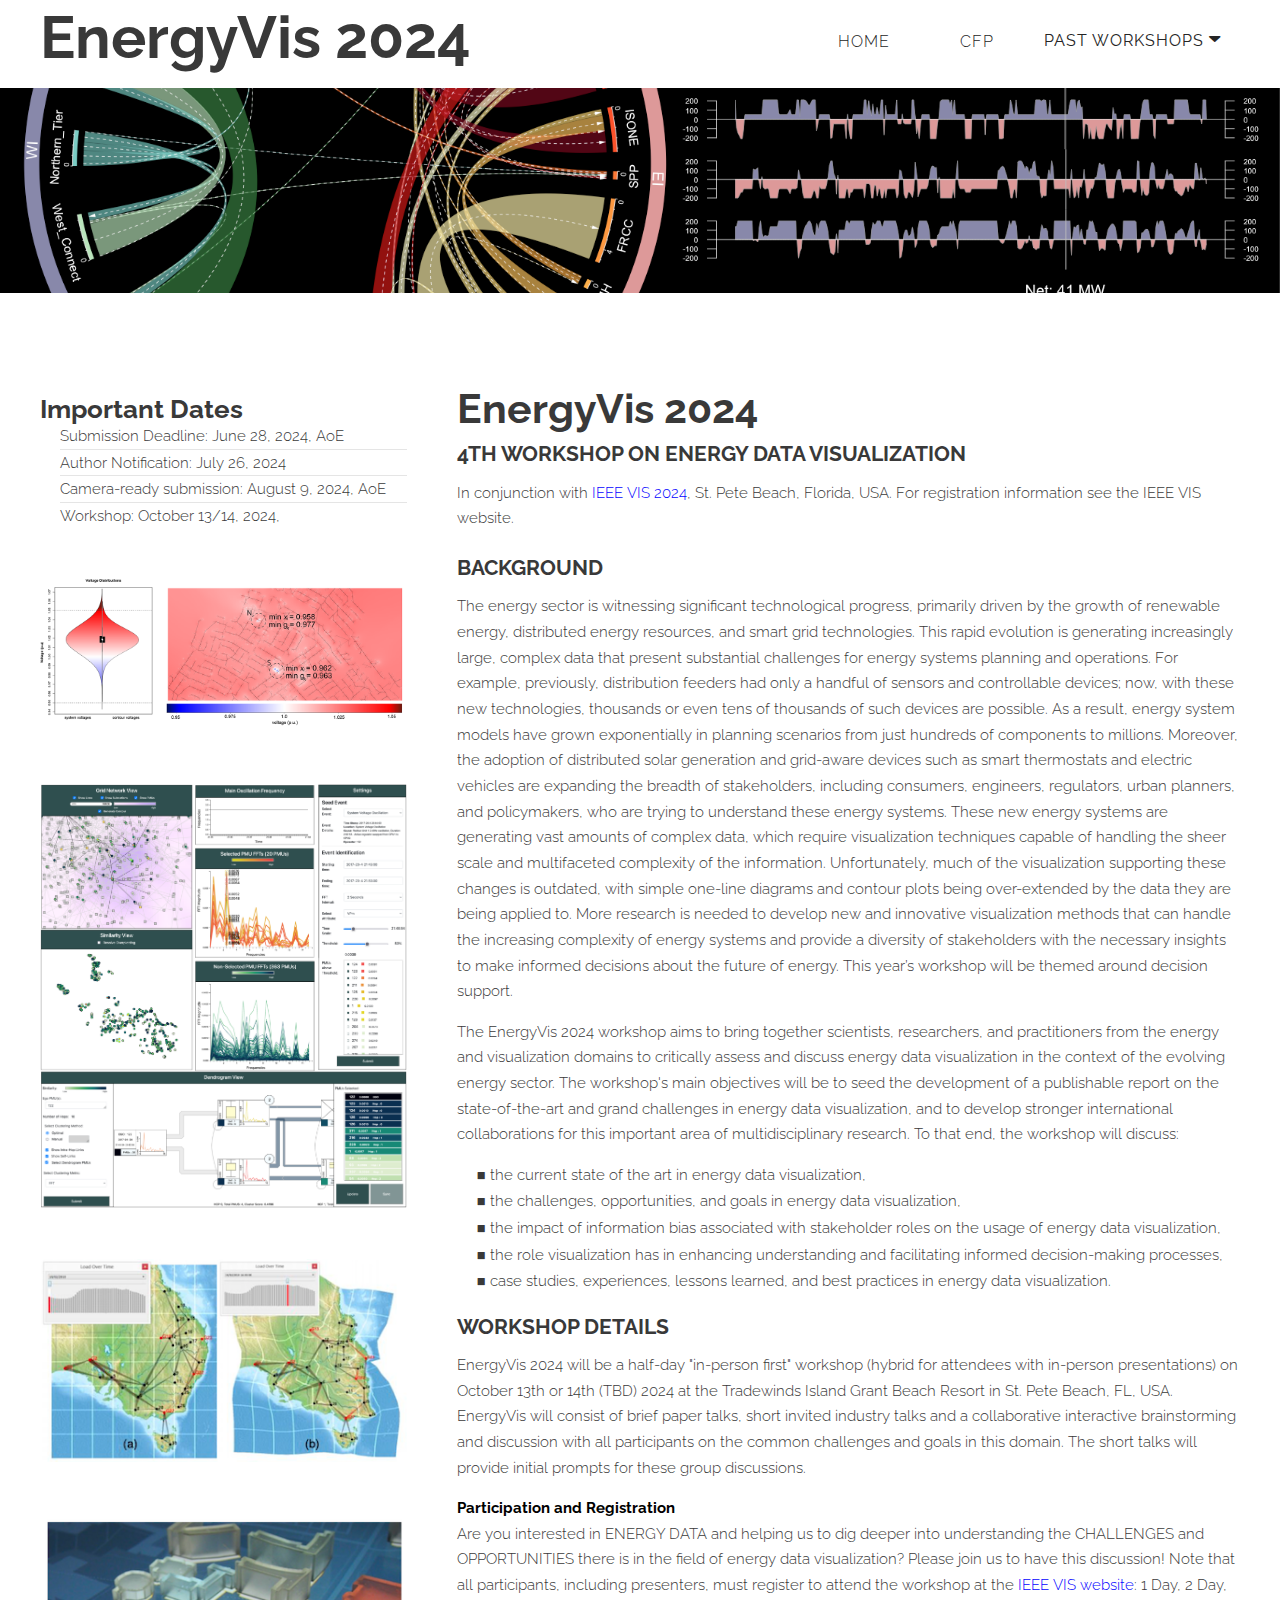
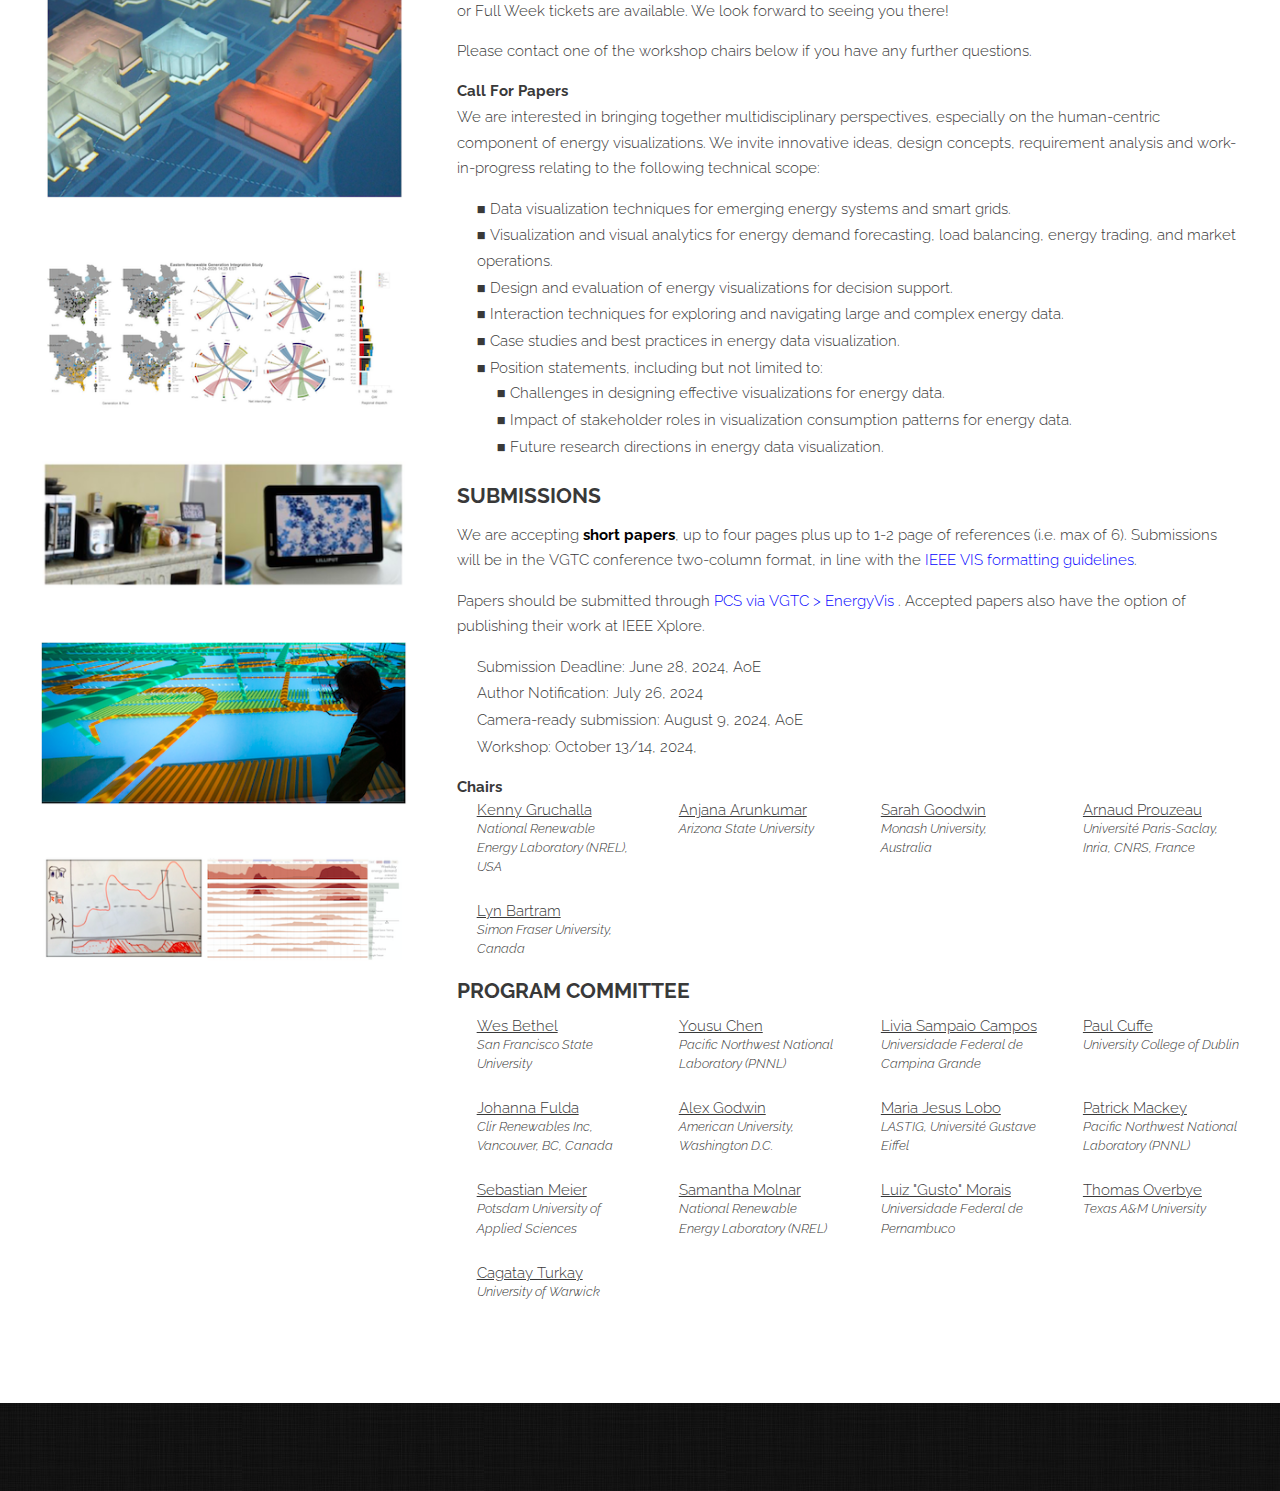
==== commit 87bbba73: "update CFP" ====
--- a/index.html
+++ b/index.html
@@ -174,14 +174,14 @@
 							<h3><span class="byline">Workshop Details</span></h3>
 						</header>
 						<p>
-							EnergyVis 2024 will be a half-day in-person workshop on October 13th or 14th (TBD) 2024 at the Tradewinds Island Grant Beach Resort in St. Pete Beach, FL, USA.
+							EnergyVis 2024 will be a half-day "in-person first" workshop (hybrid for attendees with in-person presentations) on October 13th or 14th (TBD) 2024 at the Tradewinds Island Grant Beach Resort in St. Pete Beach, FL, USA.
 							EnergyVis will consist of brief paper talks, short invited industry talks and a collaborative interactive brainstorming and discussion with all participants on the common challenges and goals in
 							this domain. The short talks will provide initial prompts for these group discussions.
 							</p>
 							<b> Participation and Registration</b>
 							<p>
 							Are you interested in ENERGY DATA and helping us to dig deeper into understanding the CHALLENGES and OPPORTUNITIES there is in the field of energy data visualization?
-							Pleae join us to have this discussion! Note that all participants, including presenters, must register to attend the workshop at the <a href="https://ieeevis.org/year/2024/info/registration/conference-registration">IEEE VIS website</a>: 1 Day, 2 Day, or Full Week tickets are available. We look forward to seeing you there!
+							Please join us to have this discussion! Note that all participants, including presenters, must register to attend the workshop at the <a href="https://ieeevis.org/year/2024/info/registration/conference-registration">IEEE VIS website</a>: 1 Day, 2 Day, or Full Week tickets are available. We look forward to seeing you there!
 						</p>
 						<p>
 							Please contact one of the workshop chairs below if you have any further questions.
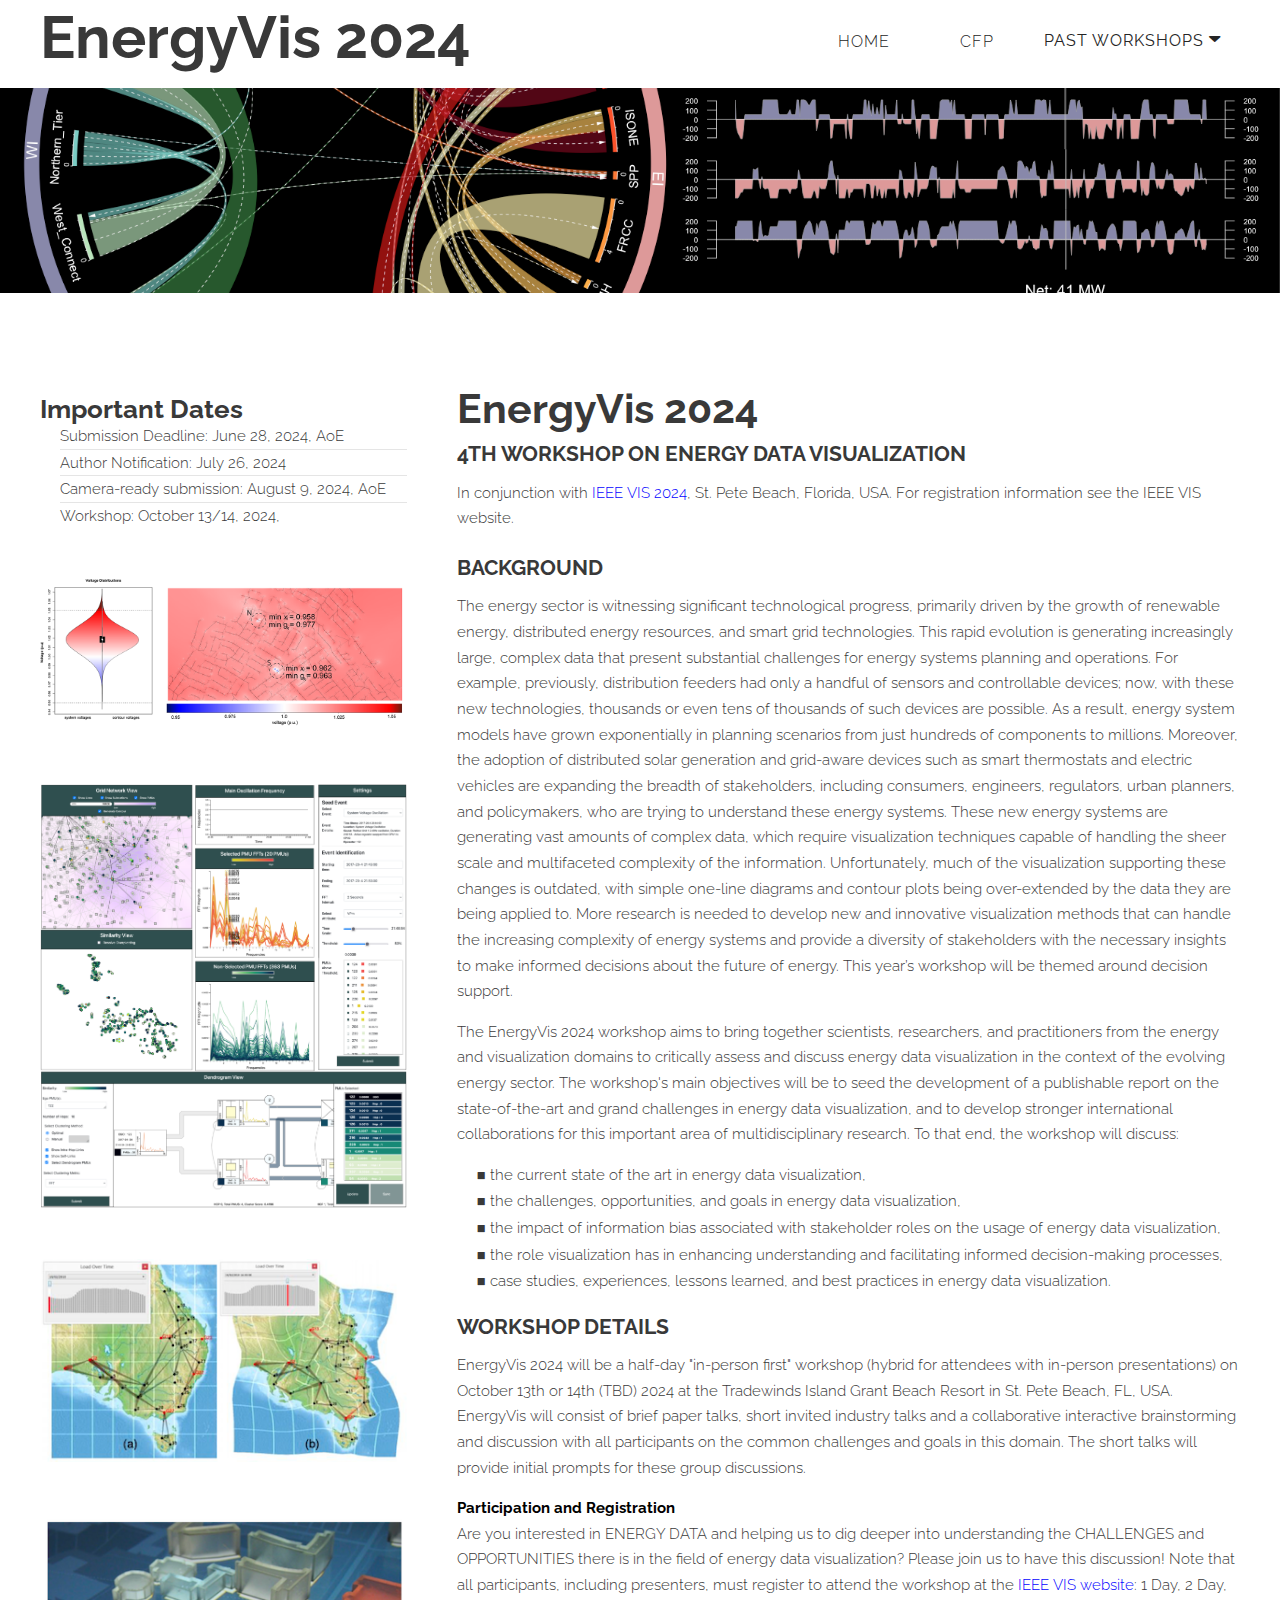
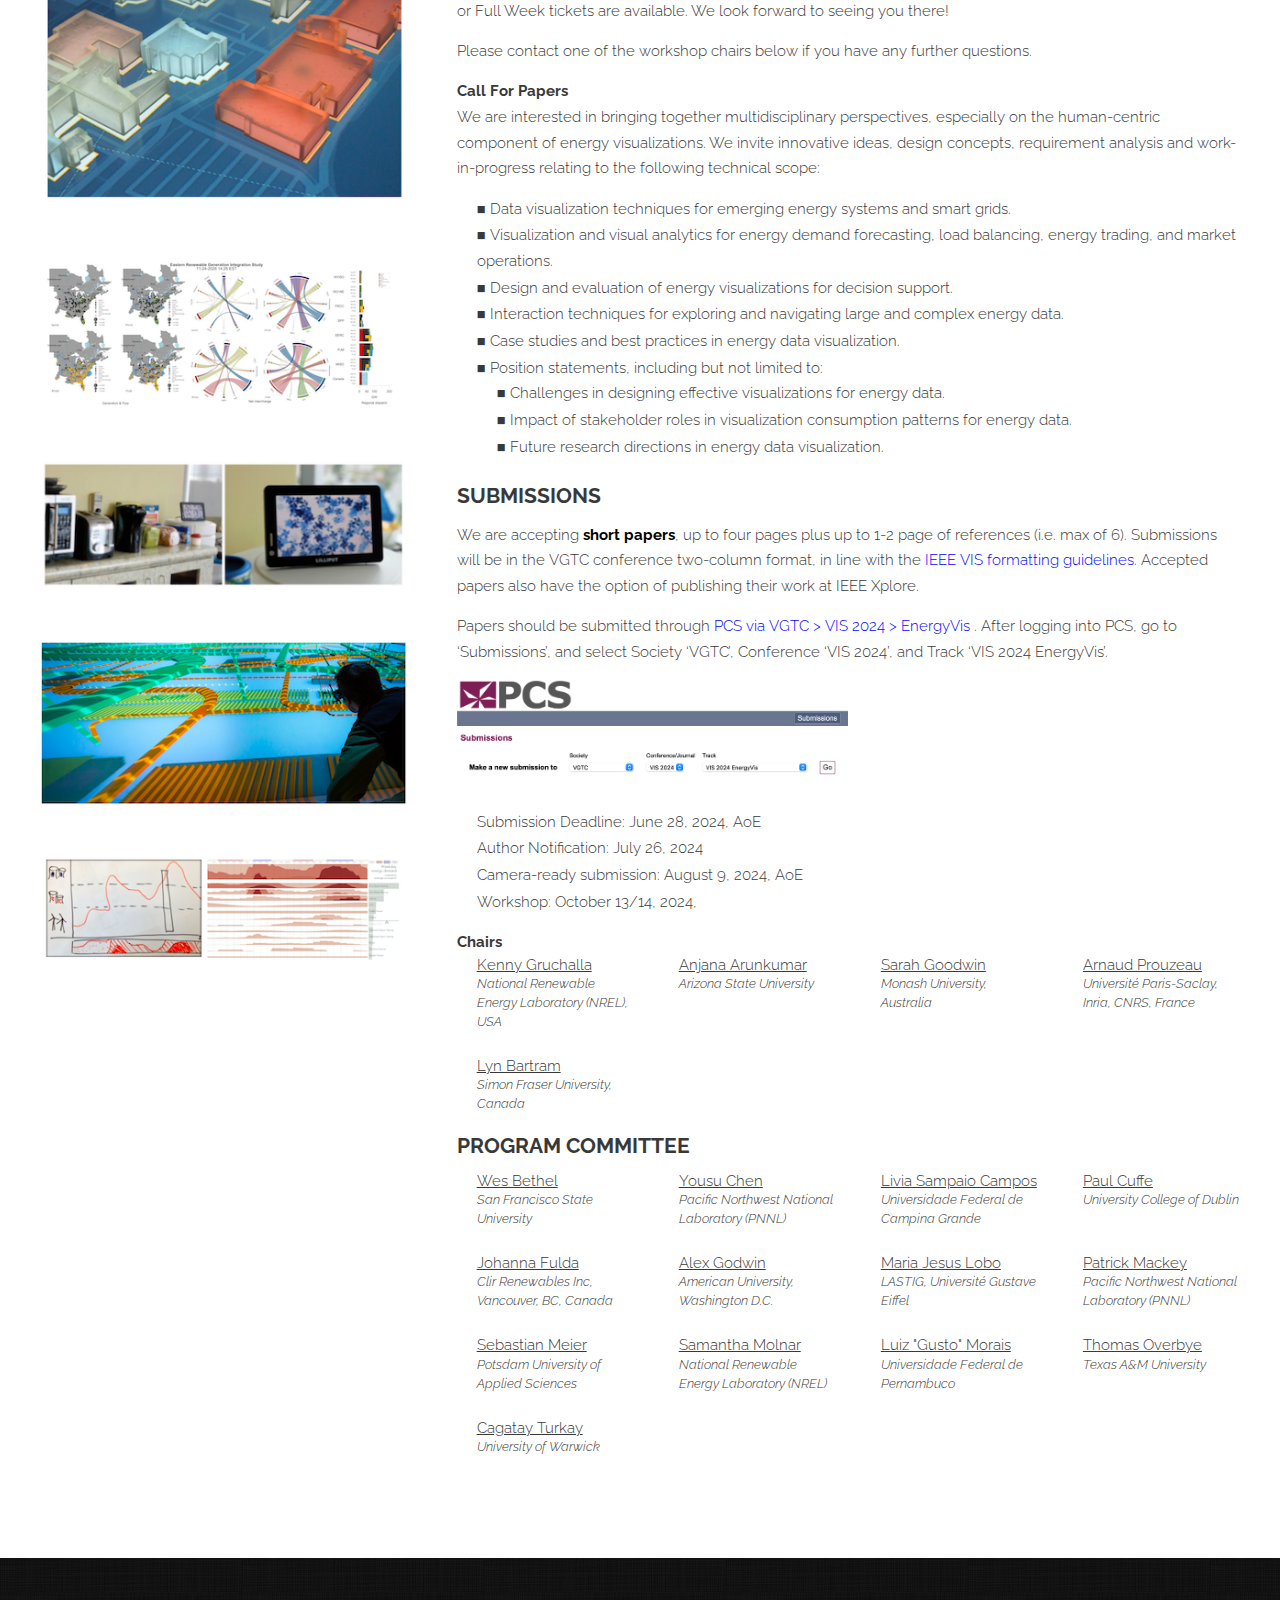
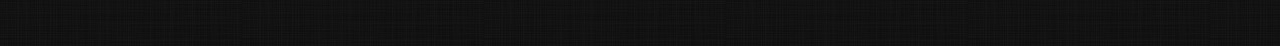
==== commit 1e6591ac: "Submission Info" ====
--- a/index.html
+++ b/index.html
@@ -241,10 +241,11 @@
 								references (i.e. max of 6).
 								Submissions will be in the VGTC conference two-column format, in line with the <a
 									href="https://tc.computer.org/vgtc/publications/conference/">IEEE VIS formatting
-									guidelines</a>.
+									guidelines</a>. Accepted papers also have the option of publishing their work at IEEE Xplore.
 
 							<p>Papers should be submitted through <a
-								href="https://new.precisionconference.com/submissions">PCS via VGTC > EnergyVis </a>. Accepted papers also have the option of publishing their work at IEEE Xplore.</p>
+								href="https://new.precisionconference.com/submissions">PCS via VGTC > VIS 2024 > EnergyVis </a>. After logging into PCS, go to ‘Submissions’, and select Society ‘VGTC’, Conference ‘VIS 2024’, and Track ‘VIS 2024 EnergyVis’.</p>
+								<img src="images/submission.png" style="width:50%;">
 
 							<p>
 							<ul class="default">
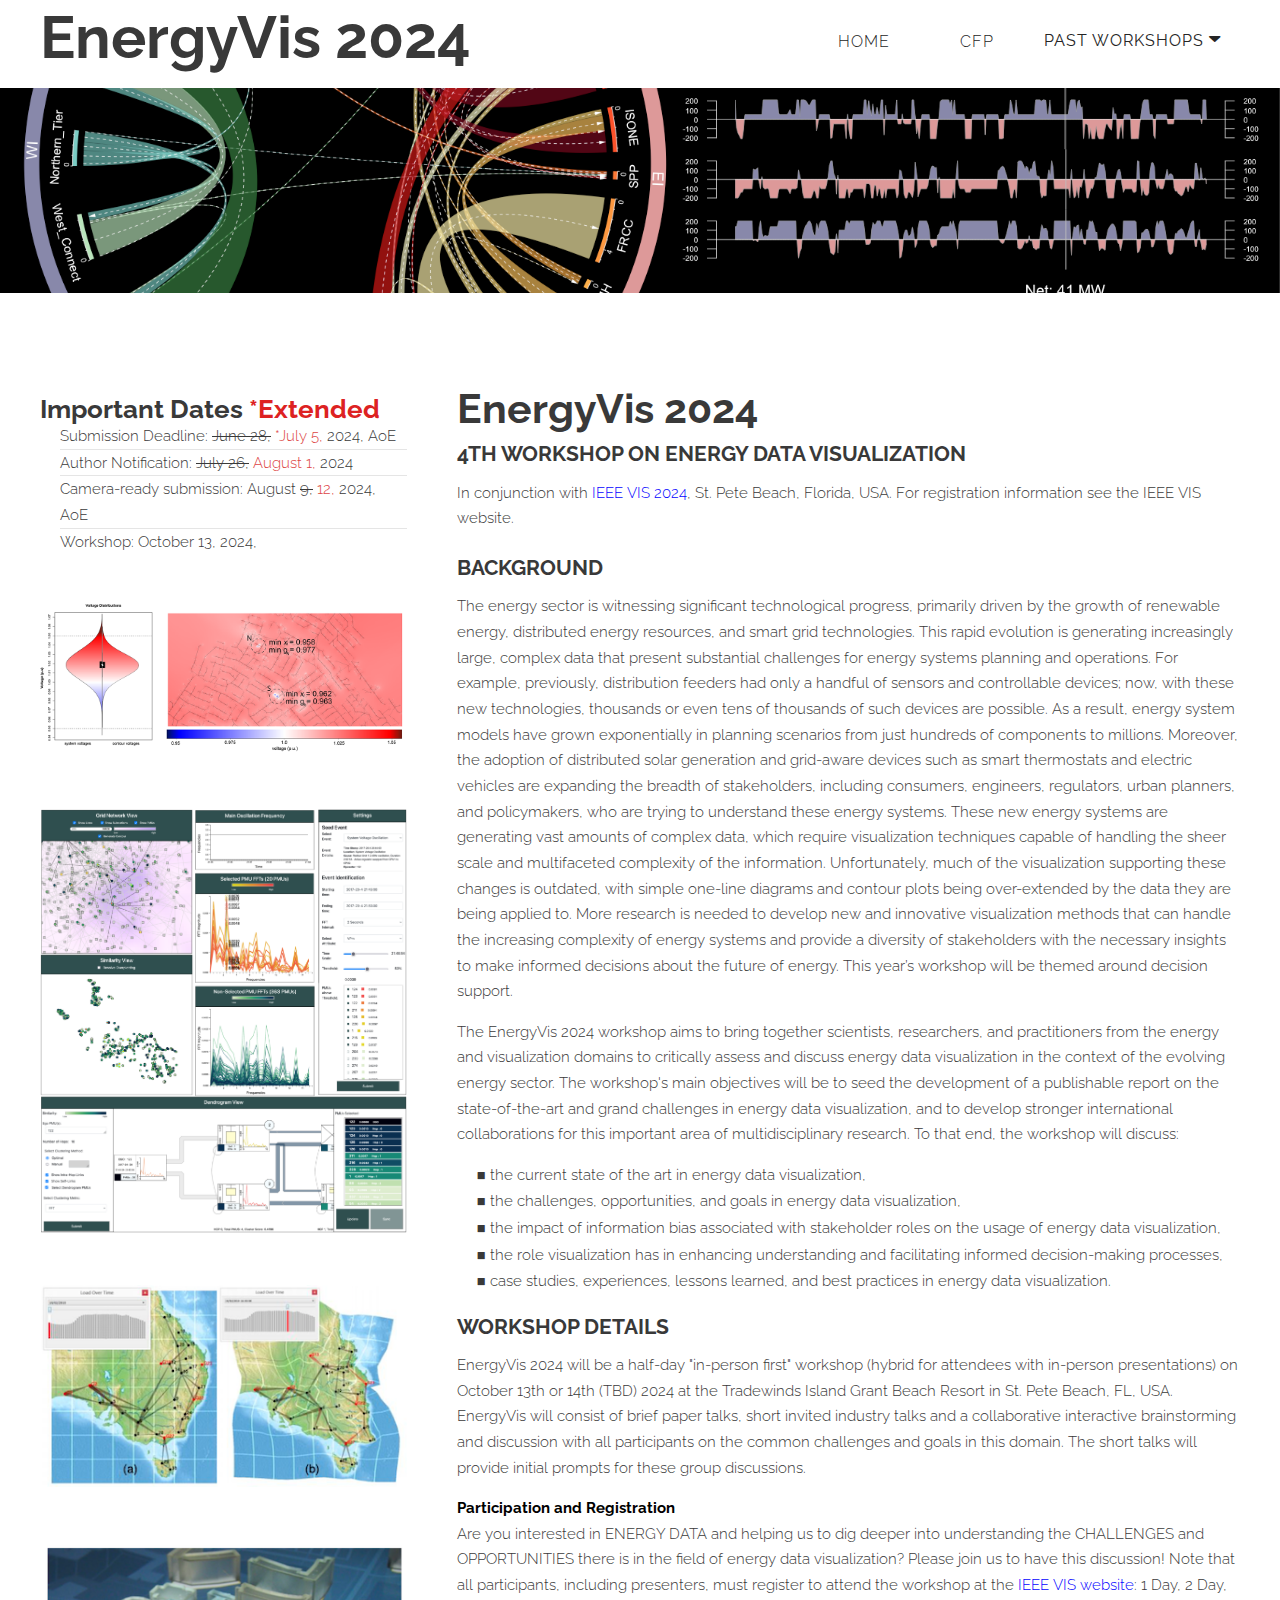
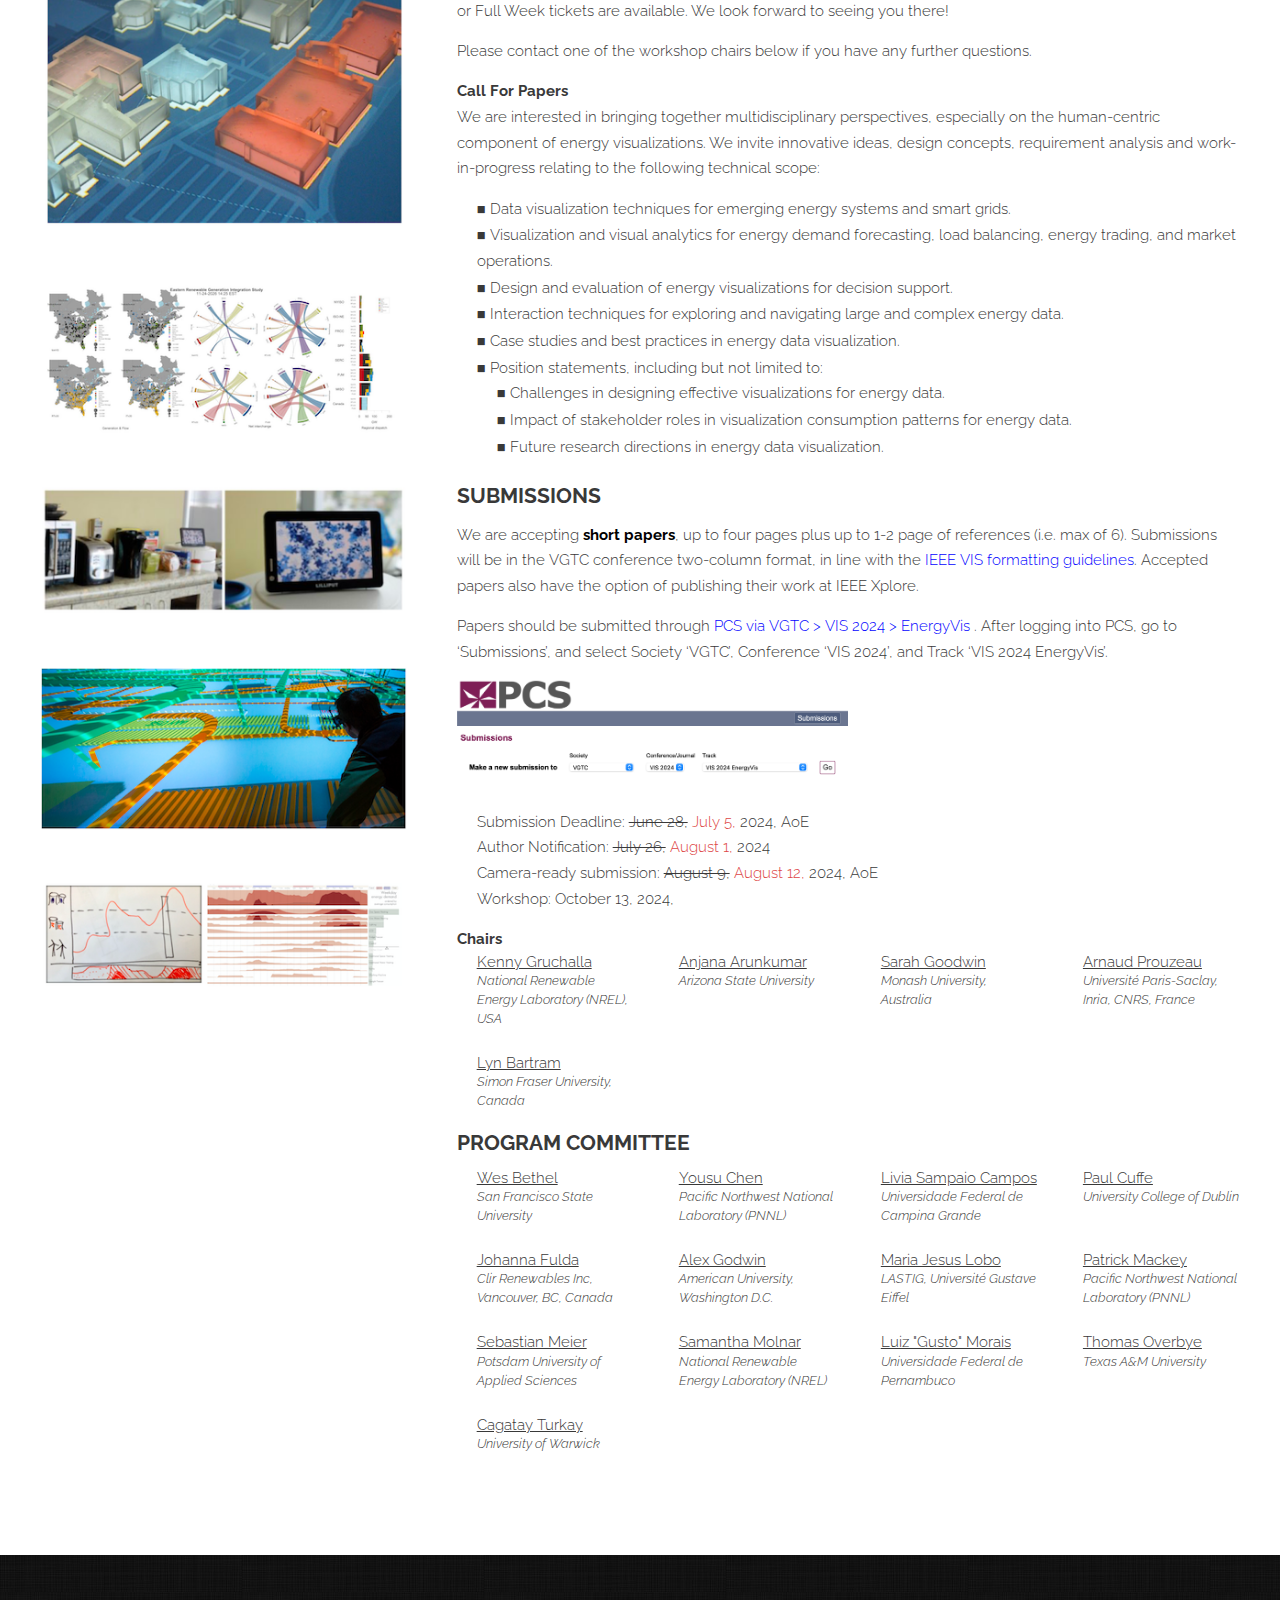
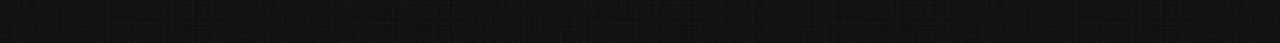
==== commit 045c364e: "Deadline extension" ====
--- a/index.html
+++ b/index.html
@@ -72,13 +72,13 @@
 				<div class="4u">
 					<section class="sidebar">
 						<header>
-							<h2>Important Dates</h2>
+							<h2>Important Dates <span style="color:#DD2222">*Extended</span></h2>
 						</header>
 						<ul class="default">
-							<li>Submission Deadline: June 28, 2024, AoE</li>
-							<li>Author Notification: July 26, 2024 </li>
-							<li>Camera-ready submission: August 9, 2024, AoE</li>
-							<li>Workshop: October 13/14, 2024,</li>
+							<li>Submission Deadline: <s>June 28,</s> <span style="color:#DD4444">*July 5,</span> 2024, AoE</li>
+							<li>Author Notification: <s>July 26,</s> <span style="color:#DD4444">August 1,</span> 2024 </li>
+							<li>Camera-ready submission: August <s>9,</s> <span style="color:#DD4444">12,</span> 2024, AoE</li>
+							<li>Workshop: October 13, 2024,</li>
 						</ul>
 					</section>
 
@@ -248,11 +248,11 @@
 								<img src="images/submission.png" style="width:50%;">
 
 							<p>
-							<ul class="default">
-								<li>Submission Deadline: June 28, 2024, AoE</li>
-								<li>Author Notification: July 26, 2024 </li>
-								<li>Camera-ready submission: August 9, 2024, AoE</li>
-								<li>Workshop: October 13/14, 2024,</li>
+							<ul>
+									<li>Submission Deadline: <s>June 28,</s> <span style="color:#DD4444">July 5,</span> 2024, AoE</li>
+									<li>Author Notification: <s>July 26,</s> <span style="color:#DD4444">August 1,</span> 2024 </li>
+									<li>Camera-ready submission: <s>August 9,</s> <span style="color:#DD4444">August 12,</span> 2024, AoE</li>
+									<li>Workshop: October 13, 2024,</li>
 							</ul>
 							</p>
 
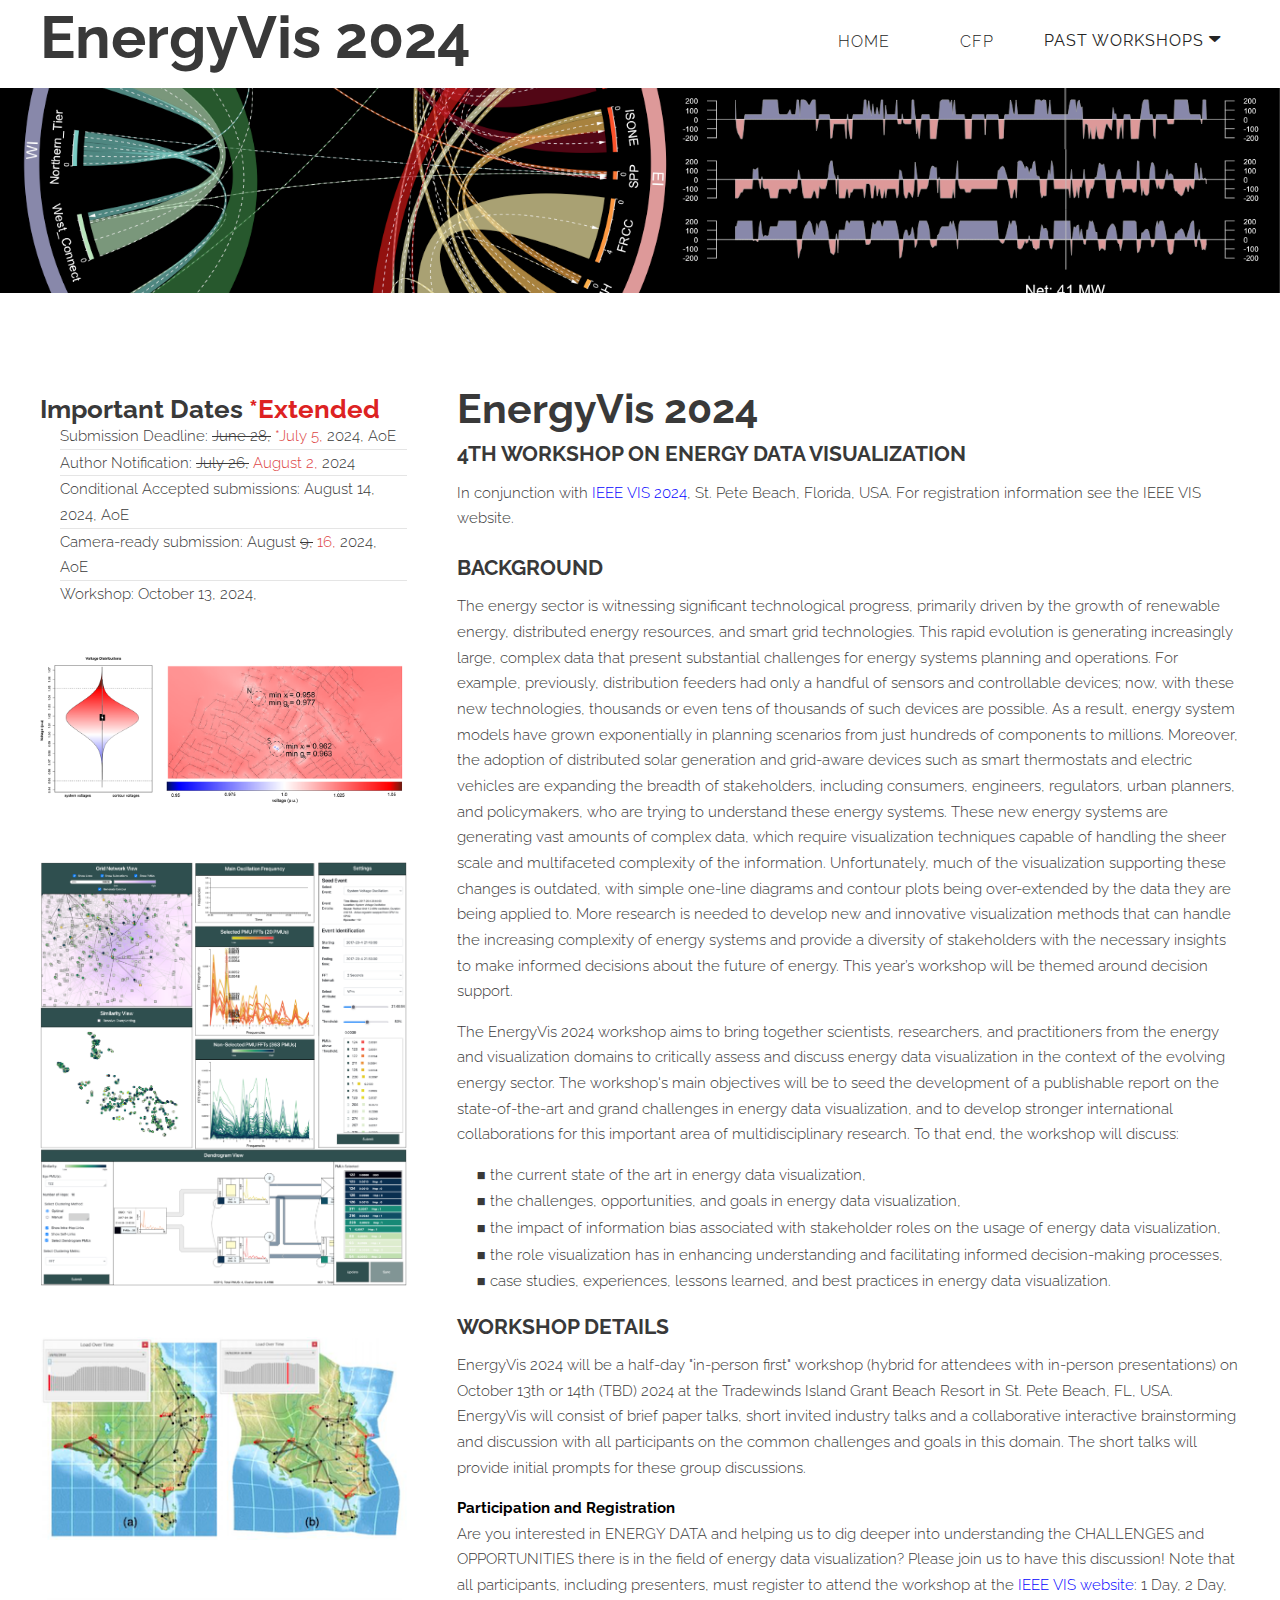
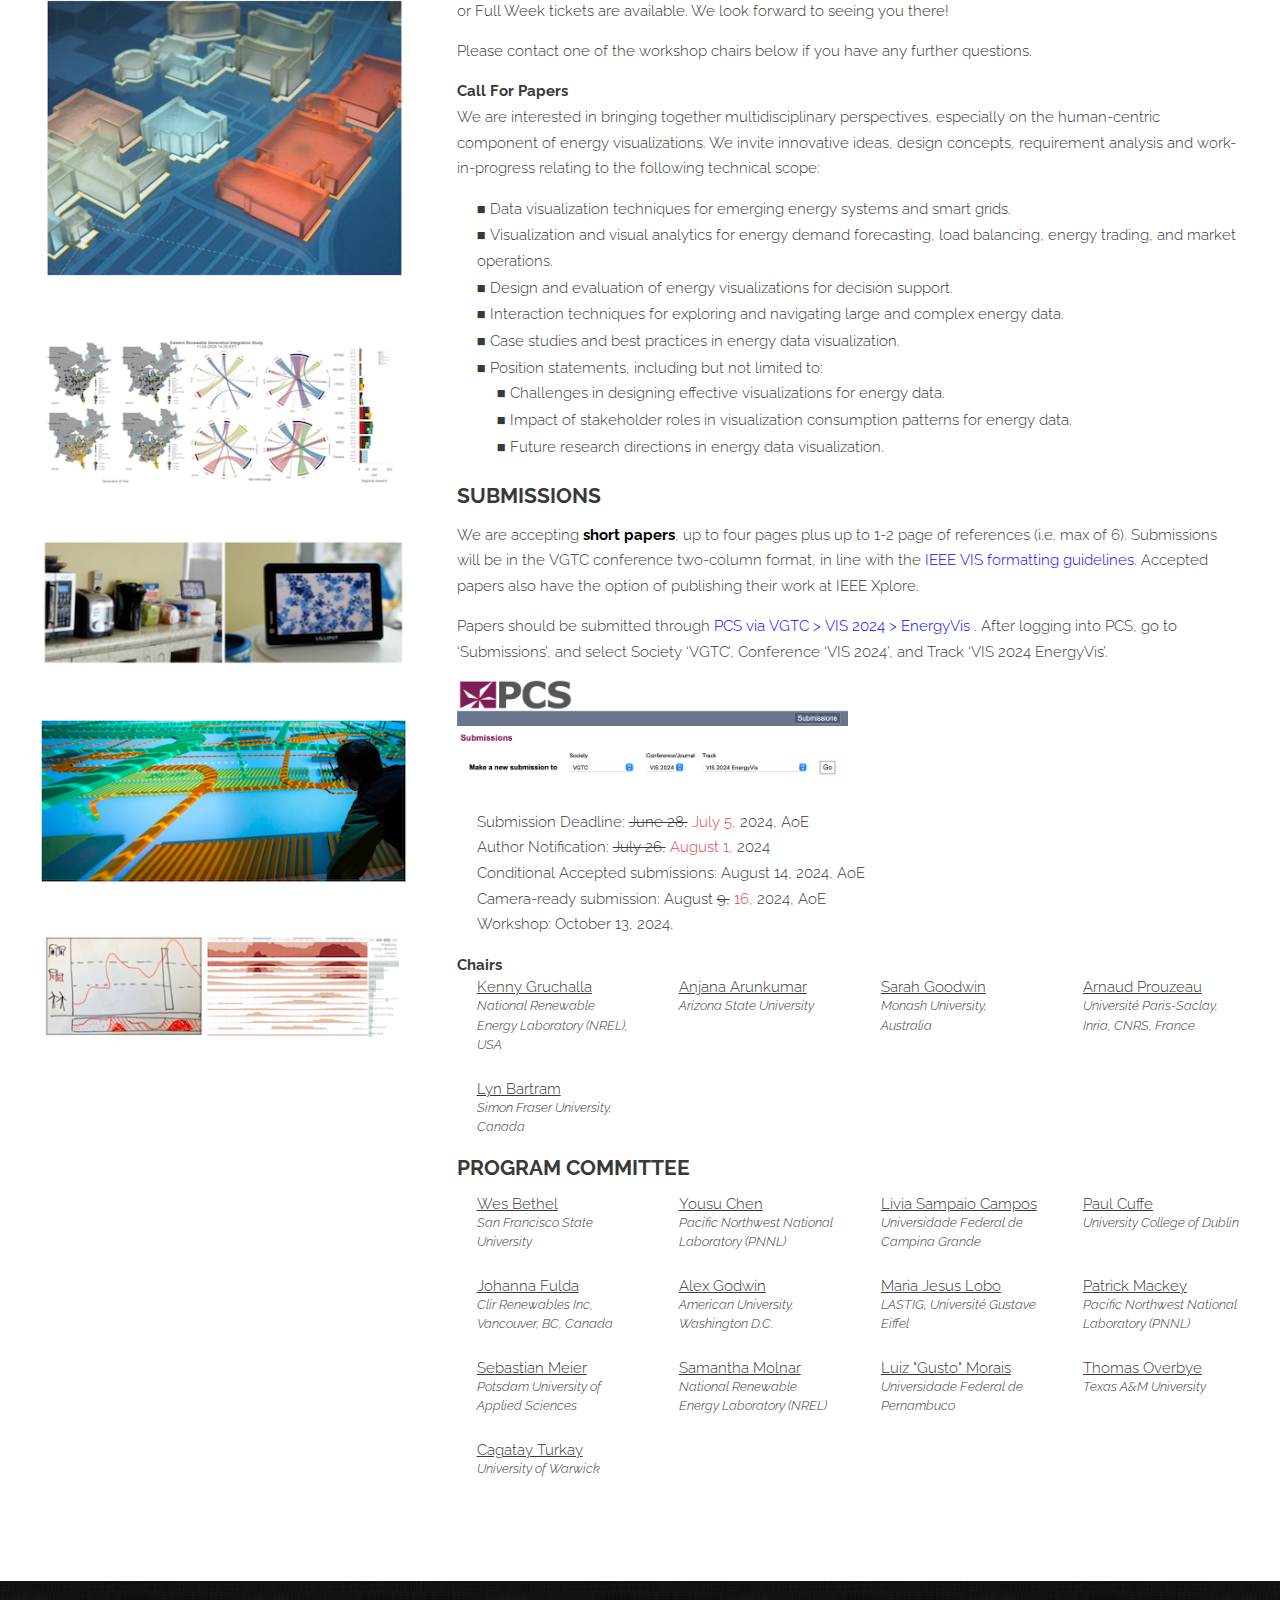
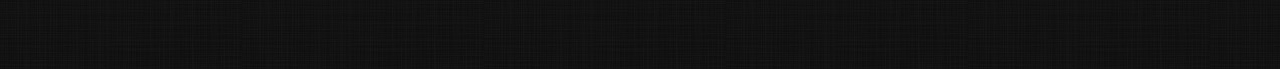
==== commit 653d4af8: "update dates" ====
--- a/index.html
+++ b/index.html
@@ -76,8 +76,9 @@
 						</header>
 						<ul class="default">
 							<li>Submission Deadline: <s>June 28,</s> <span style="color:#DD4444">*July 5,</span> 2024, AoE</li>
-							<li>Author Notification: <s>July 26,</s> <span style="color:#DD4444">August 1,</span> 2024 </li>
-							<li>Camera-ready submission: August <s>9,</s> <span style="color:#DD4444">12,</span> 2024, AoE</li>
+							<li>Author Notification: <s>July 26,</s> <span style="color:#DD4444">August 2,</span> 2024 </li>
+							<li>Conditional Accepted submissions: August 14,</span> 2024, AoE</li>
+							<li>Camera-ready submission: August <s>9,</s> <span style="color:#DD4444">16,</span> 2024, AoE</li>
 							<li>Workshop: October 13, 2024,</li>
 						</ul>
 					</section>
@@ -251,8 +252,9 @@
 							<ul>
 									<li>Submission Deadline: <s>June 28,</s> <span style="color:#DD4444">July 5,</span> 2024, AoE</li>
 									<li>Author Notification: <s>July 26,</s> <span style="color:#DD4444">August 1,</span> 2024 </li>
-									<li>Camera-ready submission: <s>August 9,</s> <span style="color:#DD4444">August 12,</span> 2024, AoE</li>
-									<li>Workshop: October 13, 2024,</li>
+									<li>Conditional Accepted submissions: August 14,</span> 2024, AoE</li>
+									<li>Camera-ready submission: August <s>9,</s> <span style="color:#DD4444">16,</span> 2024, AoE</li>
+											<li>Workshop: October 13, 2024,</li>
 							</ul>
 							</p>
 
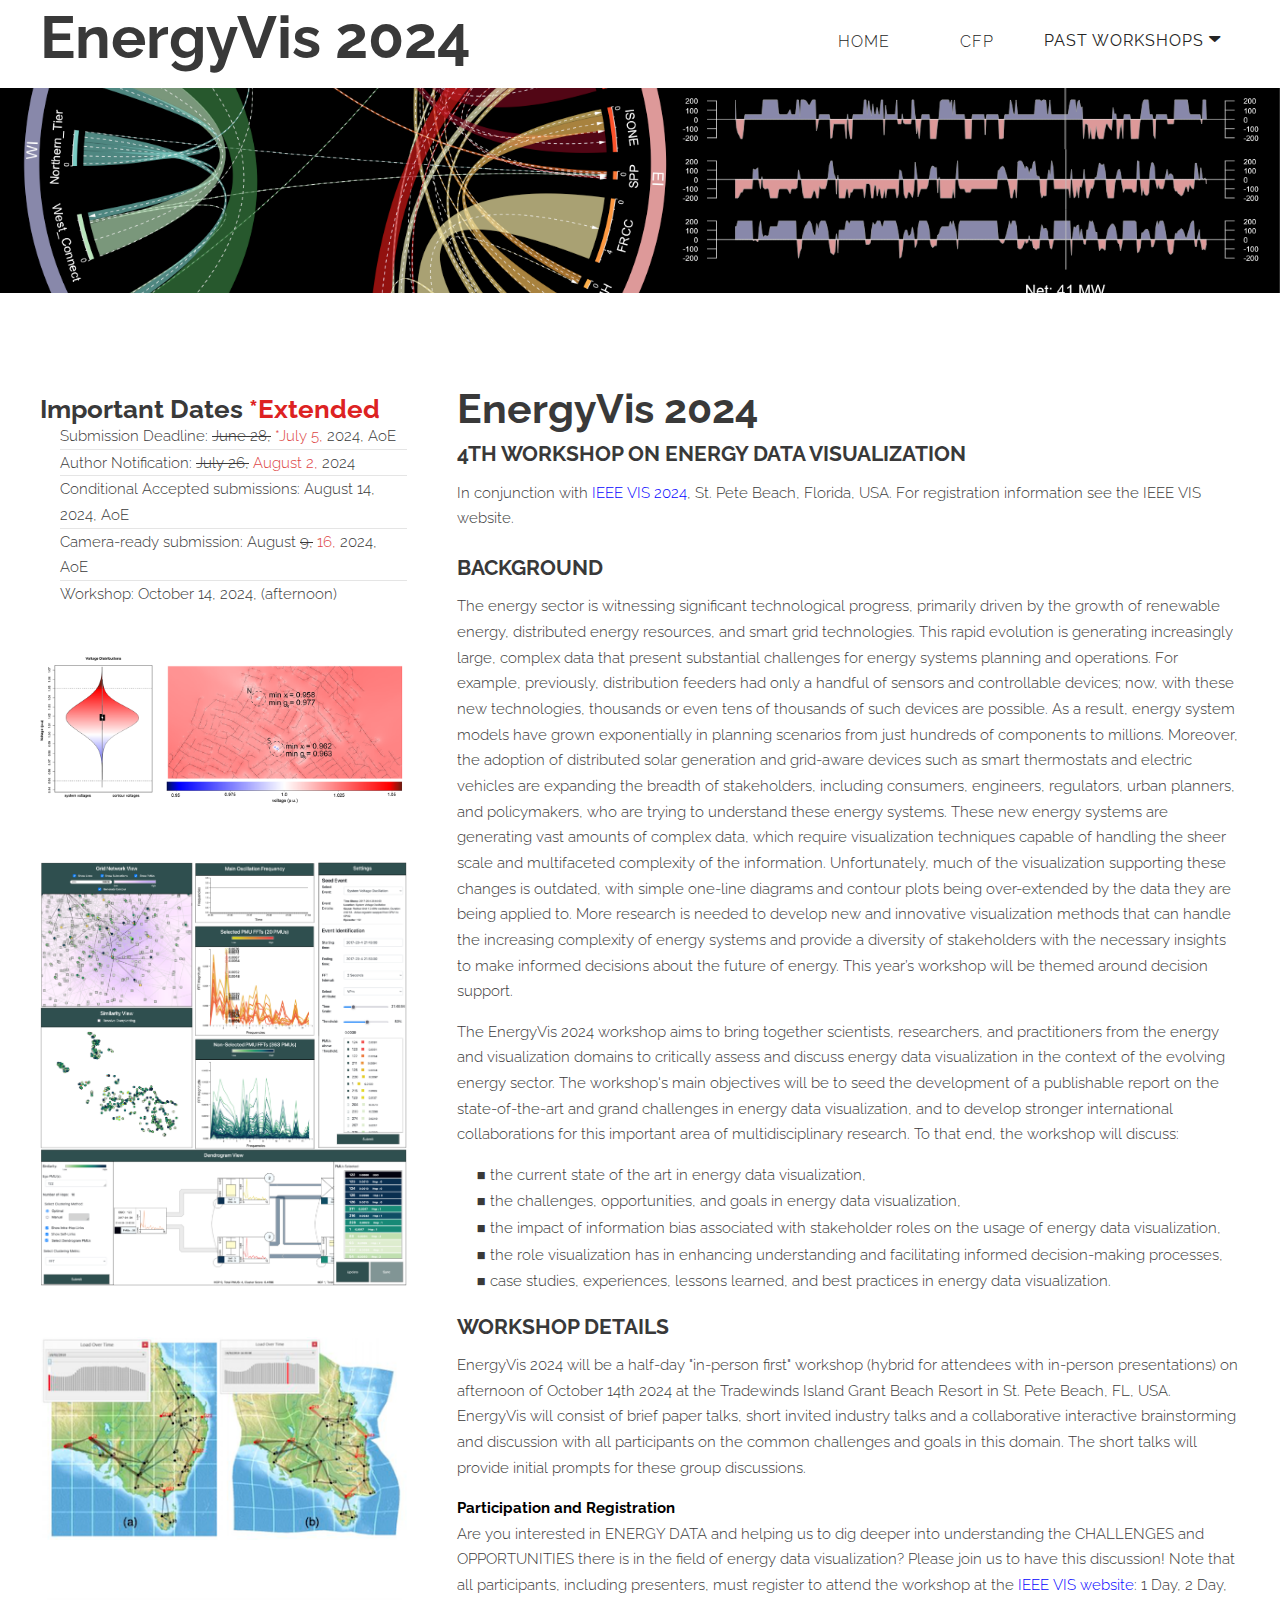
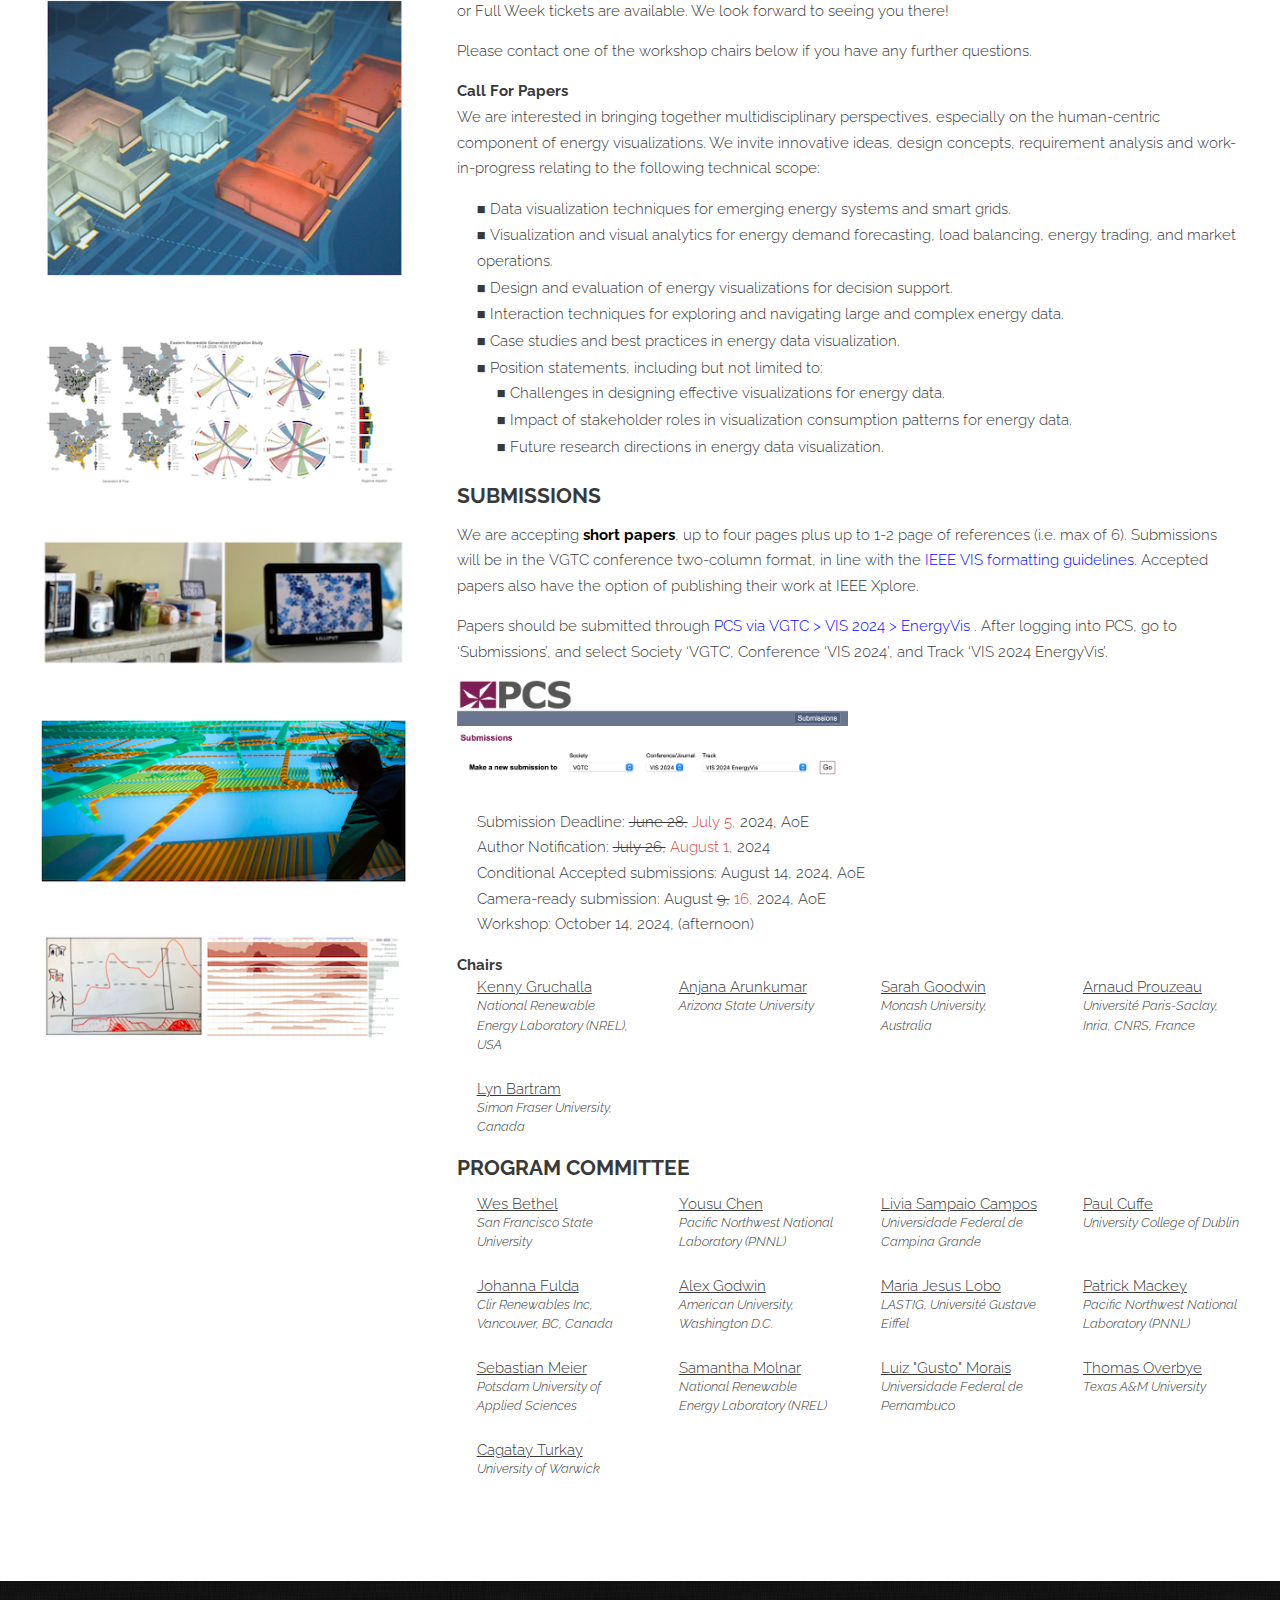
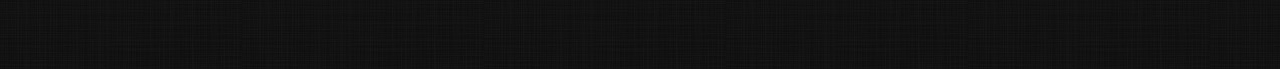
==== commit ec64e92a: "updated workshop date/time" ====
--- a/index.html
+++ b/index.html
@@ -79,7 +79,7 @@
 							<li>Author Notification: <s>July 26,</s> <span style="color:#DD4444">August 2,</span> 2024 </li>
 							<li>Conditional Accepted submissions: August 14,</span> 2024, AoE</li>
 							<li>Camera-ready submission: August <s>9,</s> <span style="color:#DD4444">16,</span> 2024, AoE</li>
-							<li>Workshop: October 13, 2024,</li>
+							<li>Workshop: October 14, 2024, (afternoon)</li>
 						</ul>
 					</section>
 
@@ -175,7 +175,7 @@
 							<h3><span class="byline">Workshop Details</span></h3>
 						</header>
 						<p>
-							EnergyVis 2024 will be a half-day "in-person first" workshop (hybrid for attendees with in-person presentations) on October 13th or 14th (TBD) 2024 at the Tradewinds Island Grant Beach Resort in St. Pete Beach, FL, USA.
+							EnergyVis 2024 will be a half-day "in-person first" workshop (hybrid for attendees with in-person presentations) on afternoon of October 14th 2024 at the Tradewinds Island Grant Beach Resort in St. Pete Beach, FL, USA.
 							EnergyVis will consist of brief paper talks, short invited industry talks and a collaborative interactive brainstorming and discussion with all participants on the common challenges and goals in
 							this domain. The short talks will provide initial prompts for these group discussions.
 							</p>
@@ -254,7 +254,7 @@
 									<li>Author Notification: <s>July 26,</s> <span style="color:#DD4444">August 1,</span> 2024 </li>
 									<li>Conditional Accepted submissions: August 14,</span> 2024, AoE</li>
 									<li>Camera-ready submission: August <s>9,</s> <span style="color:#DD4444">16,</span> 2024, AoE</li>
-											<li>Workshop: October 13, 2024,</li>
+											<li>Workshop: October 14, 2024, (afternoon)</li>
 							</ul>
 							</p>
 
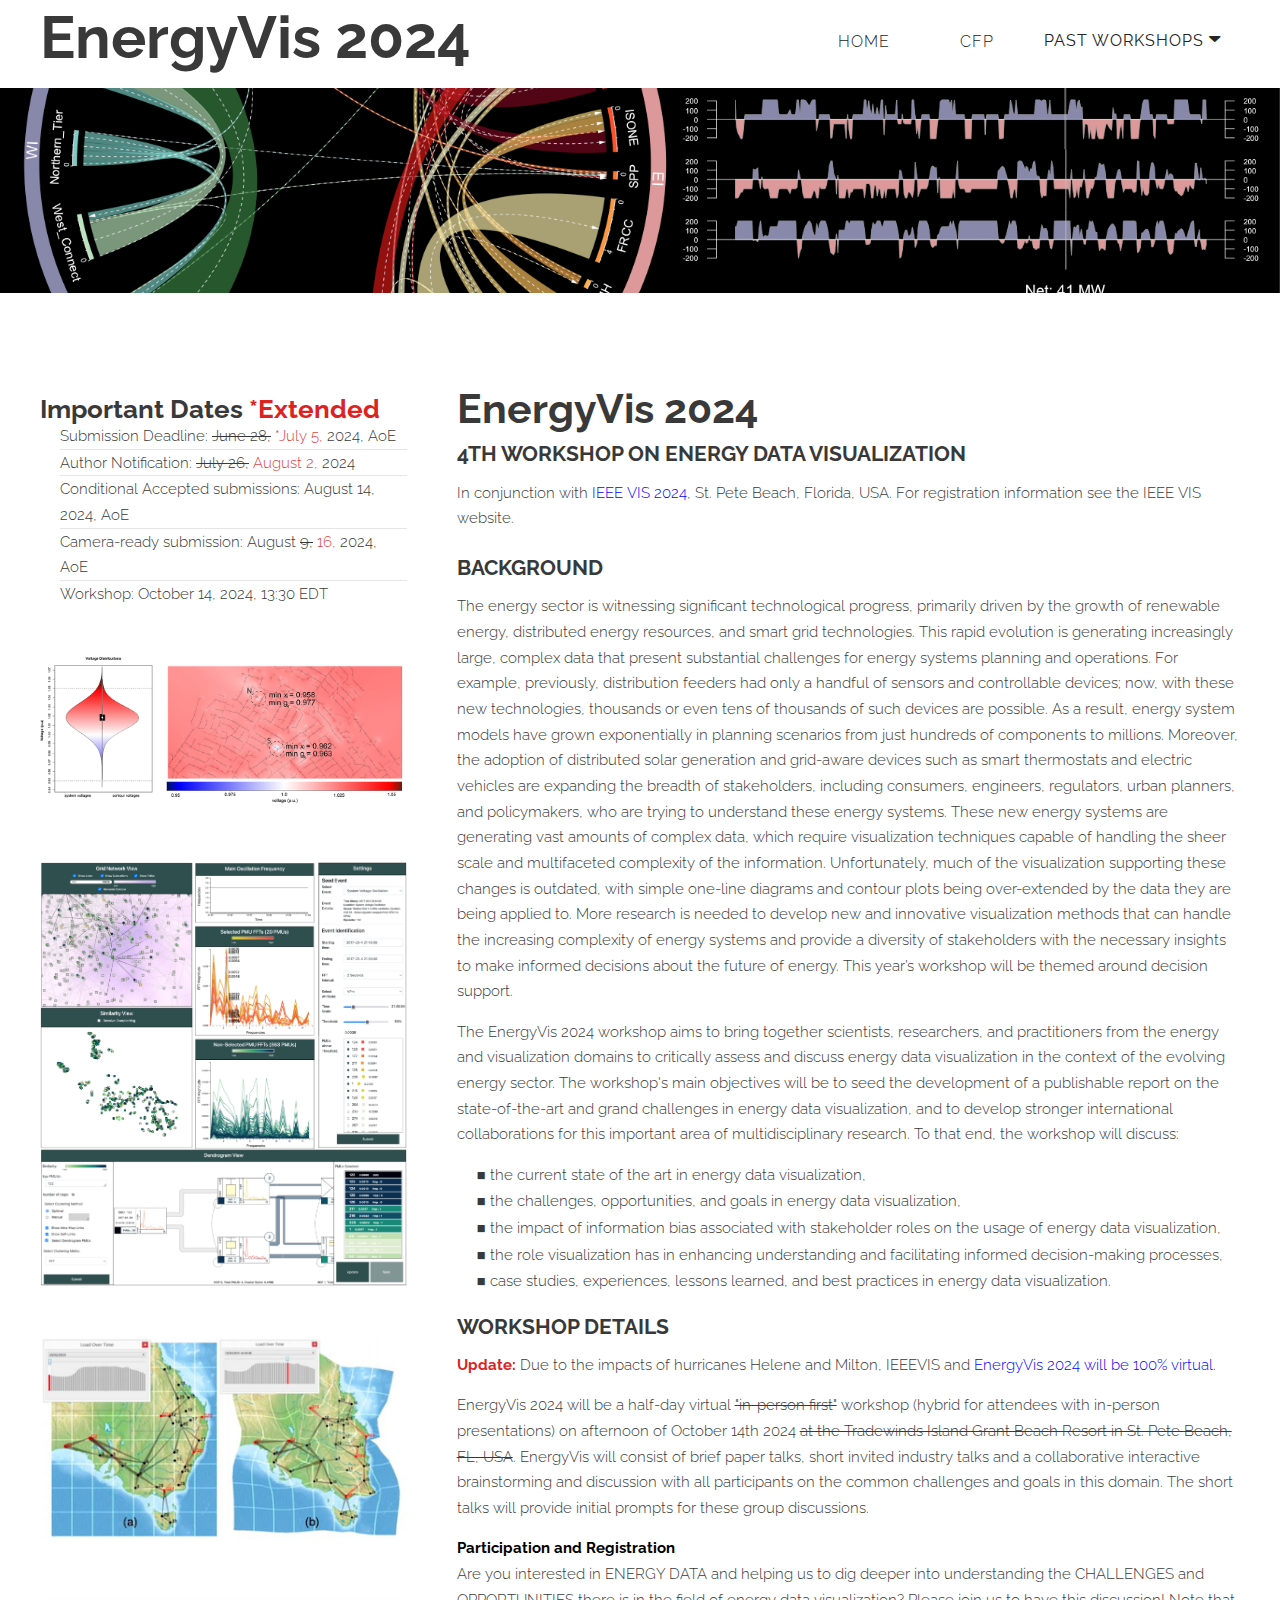
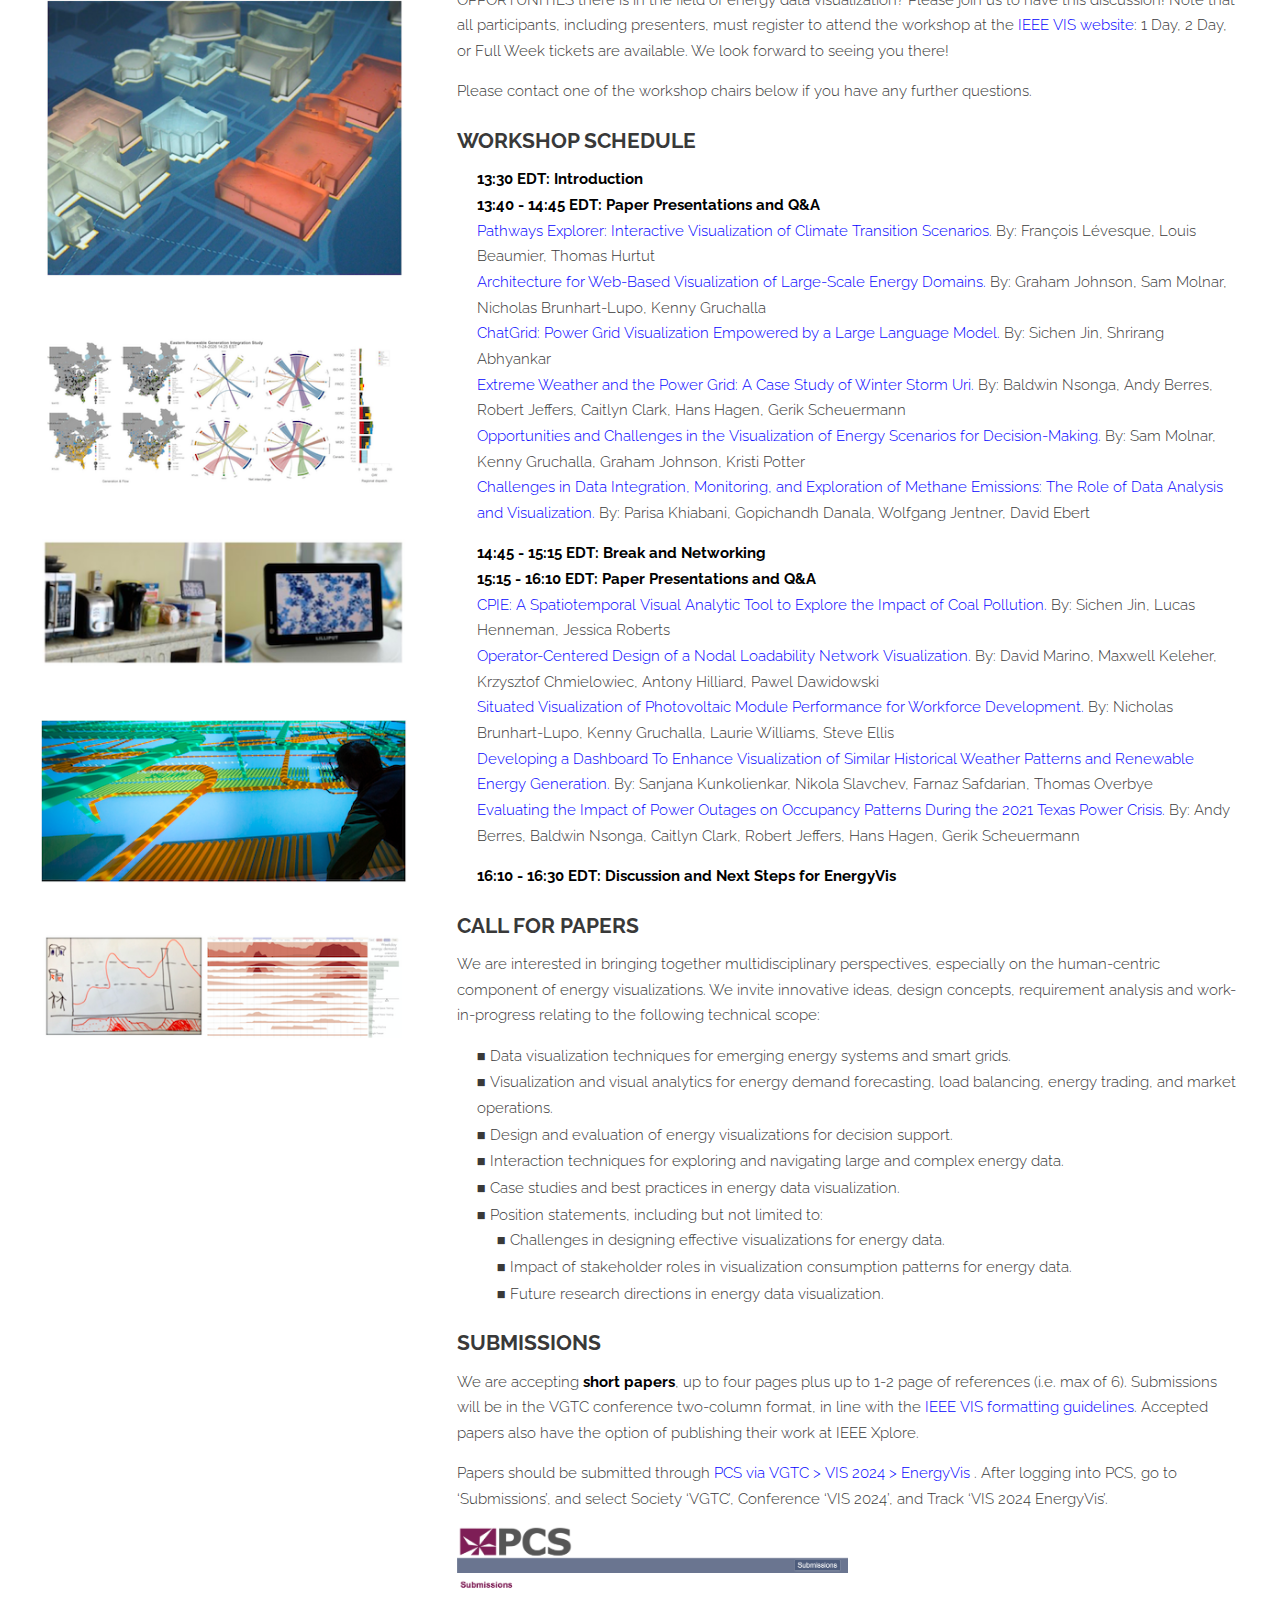
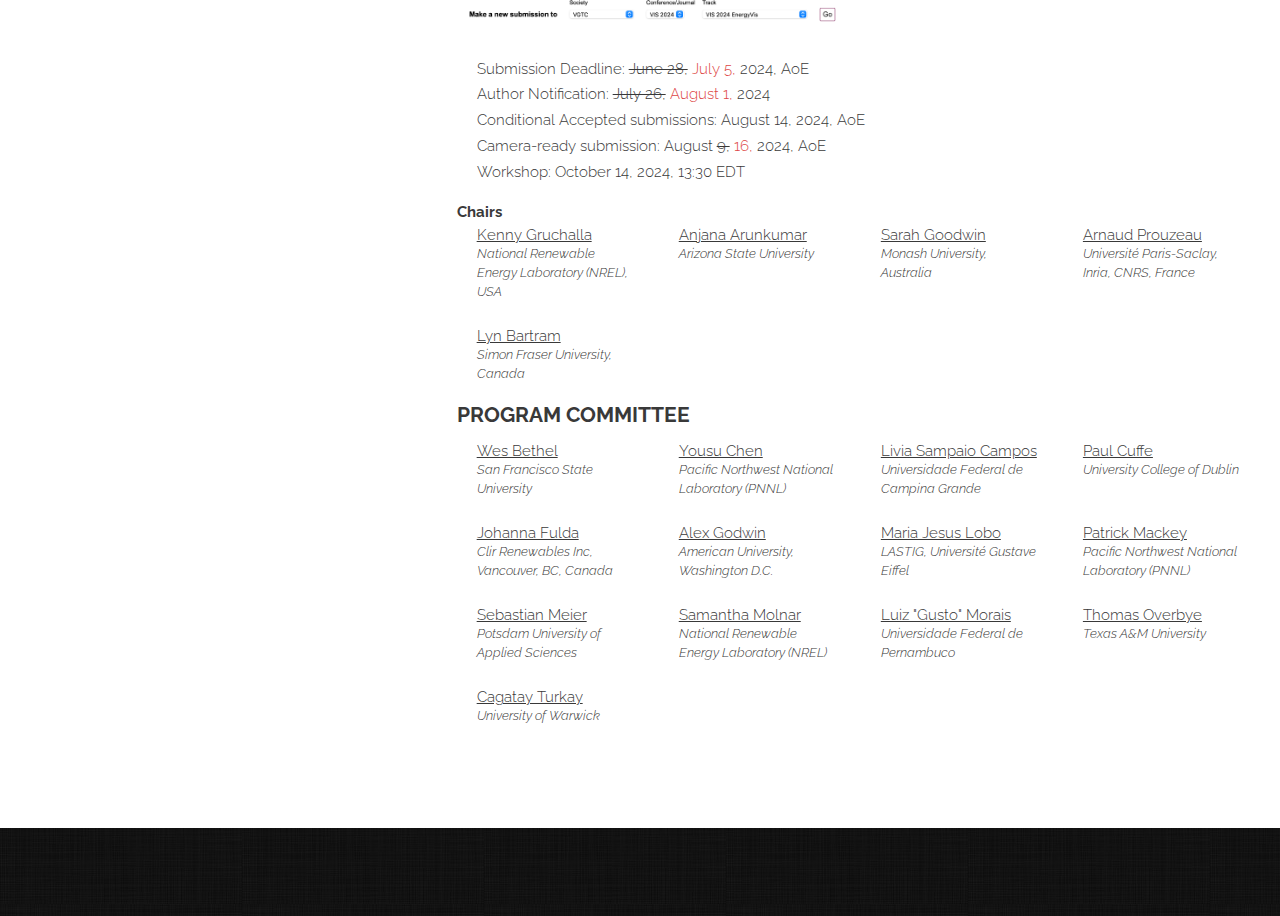
==== commit 9681c52c: "Agenda" ====
--- a/index.html
+++ b/index.html
@@ -79,7 +79,7 @@
 							<li>Author Notification: <s>July 26,</s> <span style="color:#DD4444">August 2,</span> 2024 </li>
 							<li>Conditional Accepted submissions: August 14,</span> 2024, AoE</li>
 							<li>Camera-ready submission: August <s>9,</s> <span style="color:#DD4444">16,</span> 2024, AoE</li>
-							<li>Workshop: October 14, 2024, (afternoon)</li>
+							<li>Workshop: October 14, 2024, 13:30 EDT</li>
 						</ul>
 					</section>
 
@@ -174,8 +174,9 @@
 						<header>
 							<h3><span class="byline">Workshop Details</span></h3>
 						</header>
+						<p><b style="color:#DD2222">Update: </b> Due to the impacts of hurricanes Helene and Milton, IEEEVIS and <a href="https://ieeevis.org/year/2024/program/session_workshop2.html">EnergyVis 2024 will be 100% virtual.</a></p>
 						<p>
-							EnergyVis 2024 will be a half-day "in-person first" workshop (hybrid for attendees with in-person presentations) on afternoon of October 14th 2024 at the Tradewinds Island Grant Beach Resort in St. Pete Beach, FL, USA.
+							EnergyVis 2024 will be a half-day virtual <s>"in-person first"</s> workshop (hybrid for attendees with in-person presentations) on afternoon of October 14th 2024 <s>at the Tradewinds Island Grant Beach Resort in St. Pete Beach, FL, USA</s>.
 							EnergyVis will consist of brief paper talks, short invited industry talks and a collaborative interactive brainstorming and discussion with all participants on the common challenges and goals in
 							this domain. The short talks will provide initial prompts for these group discussions.
 							</p>
@@ -187,33 +188,36 @@
 						<p>
 							Please contact one of the workshop chairs below if you have any further questions.
 						</p>
-<!--
+
 						<header>
 						 <h3 ><span class="byline">Workshop Schedule</span></h3>
 					 </header>
-						 <header>
+						
 							 <ul>
-							 <li><b> 9h00: Introduction</b> </li>
-							 <li><b> 9h05 - 9h50: Paper Presentations and Q&A</b></li>
-							 <li><b>- Alternatives to Contour Visualizations for Power Systems Data </b>. By: <i>Isaiah Lyons-Galante, Morteza Karimzadeh, Sam Molnar, Graham Johnson, <u>Kenny Gruchalla</u></i></li>
- 							<li><b>- Exploring the Benefits of Geography on Power Network Diagrams </b>. By: <i><u>Merry Hoang</u>,Sarah Goodwin, Michael Wybrow, Ying Yang</i></li>
- 							<li><b>- Visualization of the Oscillatory Dynamics of an Island Power System </b>. By: <i>Sam Molnar, <u>Kenny Gruchalla</u>, Shuan Dong, Jin Tan</i></li>
- 							 <li> -Q&A 1: Papers 1-3</li>
-							 <li><b>- Virtual Reality for Enhancing Engagement with Net Zero Transitions </b>. By: <i><u>Amal Alshardy</u>, Sarah Goodwin, Andres Santos-Torres, Ariel Liebman</i></li>
-	 						<li><b>- An Interactive, Scenario-Based Visualization Dashboard for Model-to-Model Comparison </b>. By: <i><u>Erica Attard</u>, Madeleine McPherson</i></li>
-	 						<li><b>- Topological Guided Detection of Extreme Wind Phenomena: Implications for Wind Energy </b>. By: <i>Yu Qin, Graham Johnson, <u>Brian Summa</u></i></li>
-							 <li> -Q&A 1: Papers 4-6</li>
-							 <li><b> 9h50 - 10h15: Guest Talks and Discussion with:</b> </li>
-							 <li><b>- Peter Galey</b>, Head of Network Control and Operations, CitiPower and Powercor.
-							 <p>	Peter brings years of experience in electricity network operations as a manager and an engineer, as well as leading strategic asset management planning and improvement programs.  As Head of Network Control and Operations, Peter is responsible for real time network operations for CitiPower (Melbourne CBD and inner suburbs) and Powercor (western Victoria) with customers who range from residents, small businesses and major office buildings to health care, education and renewable generators amongst many more.  Through his vast experience in the sector he has identified many data communication challenges that he would like to bring to the attention of the visualisation community.
-								 <li><b>-Yasmina Dkhissi</b>, City Resilience Strategy Lead, City of Melbourne.
-	 							<p>	Yasmina leads the City of Melbourne’s major initiative on city resilience. She has a demonstrated track record in working with international stakeholders across university, industry, government and community organisations to deliver innovative solutions to today’s climate and sustainability challenges. Yasmina is experienced in designing and implementing collaborative and multi-disciplinary climate mitigation and adaptation, innovation programs. She has worked as a sustainable innovation strategist in Paris, led the strategy for Monash University’s Net Zero Initiative, has held partnerships and technical research roles, and holds a PhD in next generation solar photovoltaics from the University of Melbourne. Her favourite topics are impact, net-zero transition, climate resilience, cities transformation, co-design, community, systemic innovation and creativity.
-	 						 </p><li><b> 10h15 - 10h45: Break and Networking </b> </li>
-							 <li><b> 10h:45 - 11h:45: Interactive Activity and Brainstorming</b> </li>
-							 <li><b> 11h45 - 12h:00: Overview and Next Steps for EnergyVis </b> </li>
-							 </ul>
-!-->
-
+							 <li><b> 13:30 EDT: Introduction</b> </li>
+							 <li><b>13:40 - 14:45 EDT: Paper Presentations and Q&A</b></li>
+							 <ul>
+								<li><a href="https://ieeevis.org/year/2024/program/paper_w-energyvis-2743.html">Pathways Explorer: Interactive Visualization of Climate Transition Scenarios.</a> By: François Lévesque, Louis Beaumier, Thomas Hurtut</li>
+								<li><a href="https://ieeevis.org/year/2024/program/paper_w-energyvis-2646.html">Architecture for Web-Based Visualization of Large-Scale Energy Domains.</a> By: Graham Johnson, Sam Molnar, Nicholas Brunhart-Lupo, Kenny Gruchalla</li>
+								<li><a href="https://ieeevis.org/year/2024/program/paper_w-energyvis-9750.html">ChatGrid: Power Grid Visualization Empowered by a Large Language Model.</a> By: Sichen Jin, Shrirang Abhyankar</li>
+								<li><a href="https://ieeevis.org/year/2024/program/paper_w-energyvis-1762.html">Extreme Weather and the Power Grid: A Case Study of Winter Storm Uri.</a> By: Baldwin Nsonga, Andy Berres, Robert Jeffers, Caitlyn Clark, Hans Hagen, Gerik Scheuermann</li>
+								<li><a href="https://ieeevis.org/year/2024/program/paper_w-energyvis-5170.html">Opportunities and Challenges in the Visualization of Energy Scenarios for Decision-Making.</a> By: Sam Molnar, Kenny Gruchalla, Graham Johnson, Kristi Potter</li>
+								<li><a href="https://ieeevis.org/year/2024/program/paper_w-energyvis-2845.html">Challenges in Data Integration, Monitoring, and Exploration of Methane Emissions: The Role of Data Analysis and Visualization.</a> By: Parisa Khiabani, Gopichandh Danala, Wolfgang Jentner, David Ebert</li>
+							</ul>
+							<li><b>14:45 - 15:15 EDT: Break and Networking</b></li>
+							<li><b>15:15 - 16:10 EDT: Paper Presentations and Q&A</b></li>
+							<ul>
+							<li><a href="https://ieeevis.org/year/2024/program/paper_w-energyvis-6102.html">CPIE: A Spatiotemporal Visual Analytic Tool to Explore the Impact of Coal Pollution.</a> By: Sichen Jin, Lucas Henneman, Jessica Roberts</li>
+							<li><a href="https://ieeevis.org/year/2024/program/paper_w-energyvis-5170.html">Operator-Centered Design of a Nodal Loadability Network Visualization.</a> By: David Marino, Maxwell Keleher, Krzysztof Chmielowiec, Antony Hilliard, Pawel Dawidowski</li>
+							<li><a href="https://ieeevis.org/year/2024/program/paper_w-energyvis-4332.html">Situated Visualization of Photovoltaic Module Performance for Workforce Development.</a> By: Nicholas Brunhart-Lupo, Kenny Gruchalla, Laurie Williams, Steve Ellis</li>
+							<li><a href="https://ieeevis.org/year/2024/program/paper_w-energyvis-4135.html">Developing a Dashboard To Enhance Visualization of Similar Historical Weather Patterns and Renewable Energy Generation.</a> By: Sanjana Kunkolienkar, Nikola Slavchev, Farnaz Safdarian, Thomas Overbye</li>
+							<li><a href="https://ieeevis.org/year/2024/program/paper_w-energyvis-9875.html">Evaluating the Impact of Power Outages on Occupancy Patterns During the 2021 Texas Power Crisis.</a> By: Andy Berres, Baldwin Nsonga, Caitlyn Clark, Robert Jeffers, Hans Hagen, Gerik Scheuermann</li>
+							</ul>
+							<li><b>16:10 - 16:30 EDT: Discussion and Next Steps for EnergyVis</b></li>
+							</ul>
+
+
+							<header>
 								<h3 id="cfp"><span class="byline">Call For Papers</span></h3>
 							</header>
 							<p>We are interested in bringing together multidisciplinary perspectives, especially on the
@@ -254,7 +258,7 @@
 									<li>Author Notification: <s>July 26,</s> <span style="color:#DD4444">August 1,</span> 2024 </li>
 									<li>Conditional Accepted submissions: August 14,</span> 2024, AoE</li>
 									<li>Camera-ready submission: August <s>9,</s> <span style="color:#DD4444">16,</span> 2024, AoE</li>
-											<li>Workshop: October 14, 2024, (afternoon)</li>
+											<li>Workshop: October 14, 2024, 13:30 EDT</li>
 							</ul>
 							</p>
 
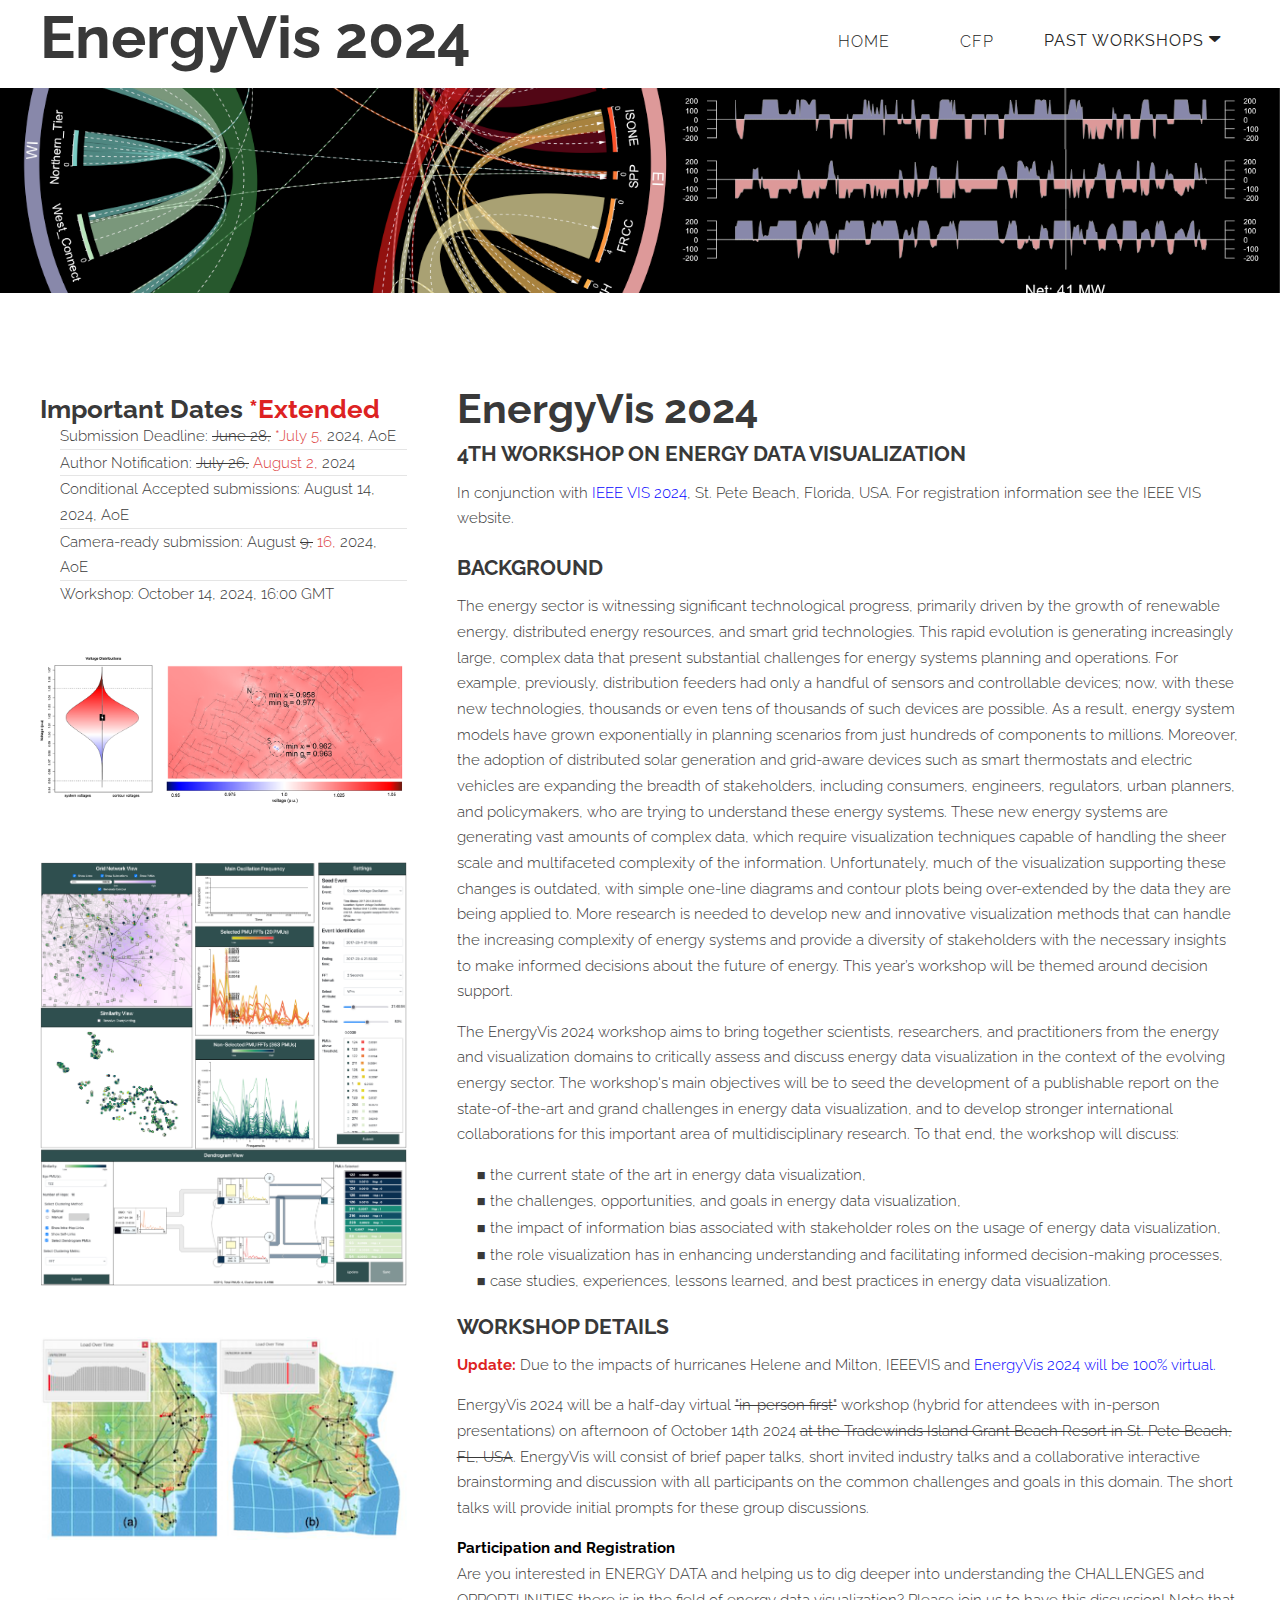
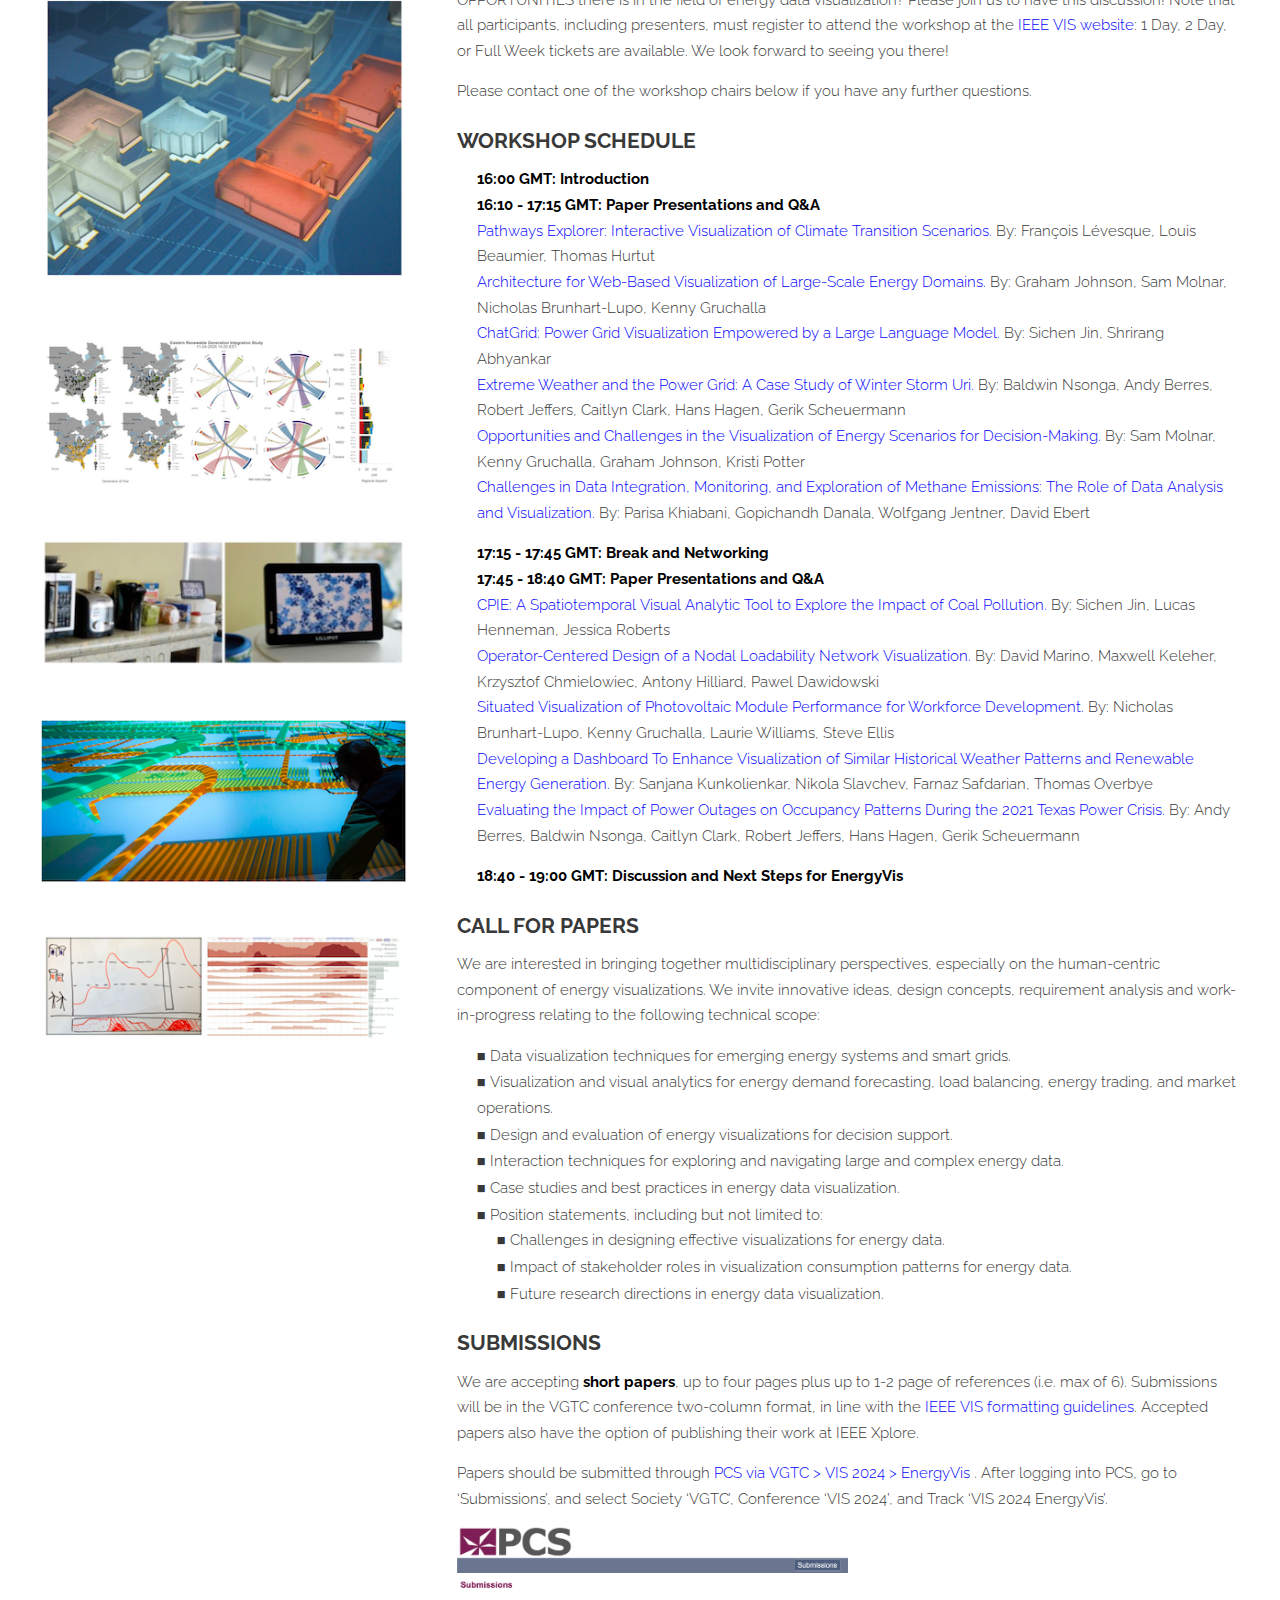
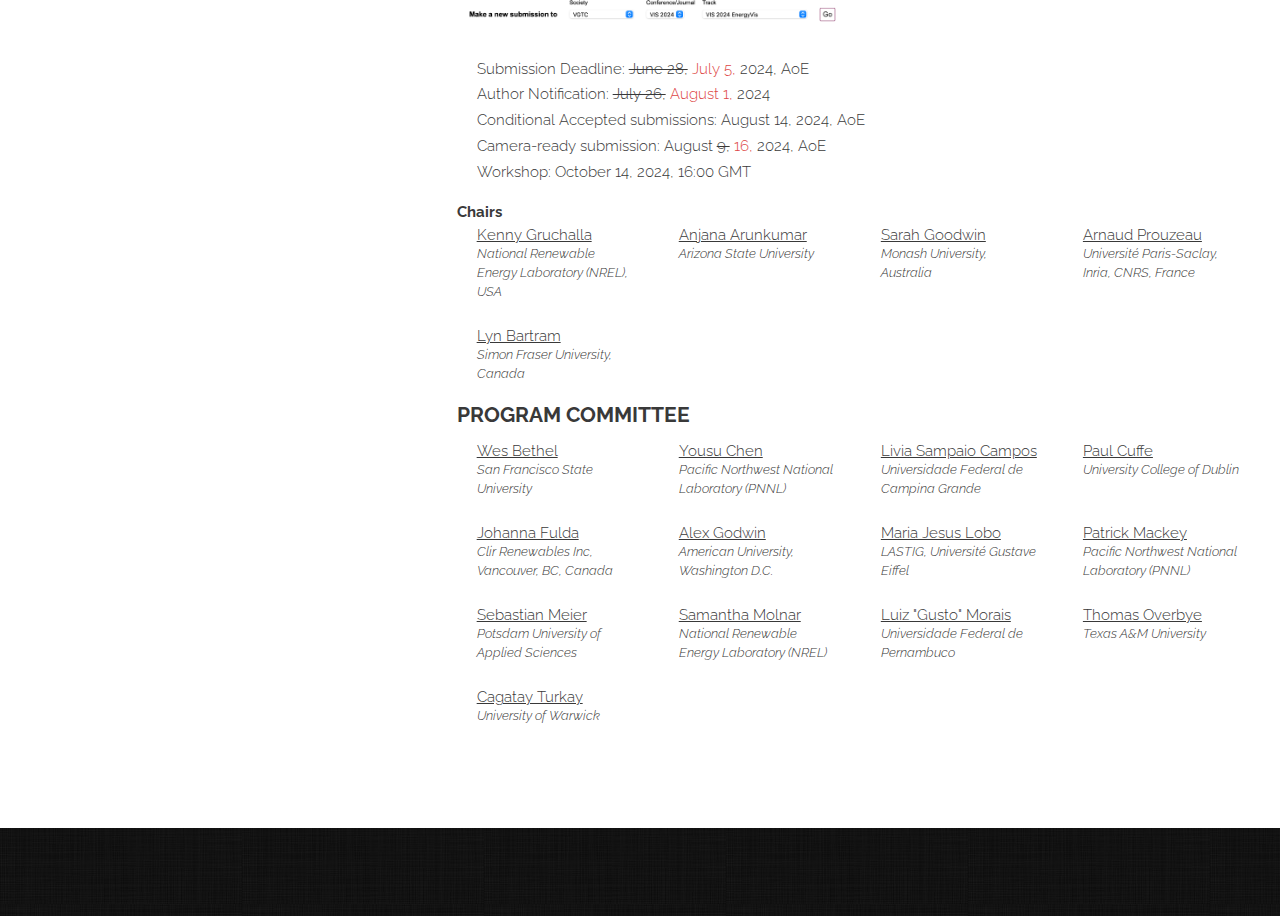
==== commit 65bf39b0: "updated time" ====
--- a/index.html
+++ b/index.html
@@ -79,7 +79,7 @@
 							<li>Author Notification: <s>July 26,</s> <span style="color:#DD4444">August 2,</span> 2024 </li>
 							<li>Conditional Accepted submissions: August 14,</span> 2024, AoE</li>
 							<li>Camera-ready submission: August <s>9,</s> <span style="color:#DD4444">16,</span> 2024, AoE</li>
-							<li>Workshop: October 14, 2024, 13:30 EDT</li>
+							<li>Workshop: October 14, 2024, 16:00 GMT</li>
 						</ul>
 					</section>
 
@@ -194,8 +194,8 @@
 					 </header>
 						
 							 <ul>
-							 <li><b> 13:30 EDT: Introduction</b> </li>
-							 <li><b>13:40 - 14:45 EDT: Paper Presentations and Q&A</b></li>
+							 <li><b> 16:00 GMT: Introduction</b> </li>
+							 <li><b>16:10 - 17:15 GMT: Paper Presentations and Q&A</b></li>
 							 <ul>
 								<li><a href="https://ieeevis.org/year/2024/program/paper_w-energyvis-2743.html">Pathways Explorer: Interactive Visualization of Climate Transition Scenarios.</a> By: François Lévesque, Louis Beaumier, Thomas Hurtut</li>
 								<li><a href="https://ieeevis.org/year/2024/program/paper_w-energyvis-2646.html">Architecture for Web-Based Visualization of Large-Scale Energy Domains.</a> By: Graham Johnson, Sam Molnar, Nicholas Brunhart-Lupo, Kenny Gruchalla</li>
@@ -204,8 +204,8 @@
 								<li><a href="https://ieeevis.org/year/2024/program/paper_w-energyvis-5170.html">Opportunities and Challenges in the Visualization of Energy Scenarios for Decision-Making.</a> By: Sam Molnar, Kenny Gruchalla, Graham Johnson, Kristi Potter</li>
 								<li><a href="https://ieeevis.org/year/2024/program/paper_w-energyvis-2845.html">Challenges in Data Integration, Monitoring, and Exploration of Methane Emissions: The Role of Data Analysis and Visualization.</a> By: Parisa Khiabani, Gopichandh Danala, Wolfgang Jentner, David Ebert</li>
 							</ul>
-							<li><b>14:45 - 15:15 EDT: Break and Networking</b></li>
-							<li><b>15:15 - 16:10 EDT: Paper Presentations and Q&A</b></li>
+							<li><b>17:15 - 17:45 GMT: Break and Networking</b></li>
+							<li><b>17:45 - 18:40 GMT: Paper Presentations and Q&A</b></li>
 							<ul>
 							<li><a href="https://ieeevis.org/year/2024/program/paper_w-energyvis-6102.html">CPIE: A Spatiotemporal Visual Analytic Tool to Explore the Impact of Coal Pollution.</a> By: Sichen Jin, Lucas Henneman, Jessica Roberts</li>
 							<li><a href="https://ieeevis.org/year/2024/program/paper_w-energyvis-5170.html">Operator-Centered Design of a Nodal Loadability Network Visualization.</a> By: David Marino, Maxwell Keleher, Krzysztof Chmielowiec, Antony Hilliard, Pawel Dawidowski</li>
@@ -213,7 +213,7 @@
 							<li><a href="https://ieeevis.org/year/2024/program/paper_w-energyvis-4135.html">Developing a Dashboard To Enhance Visualization of Similar Historical Weather Patterns and Renewable Energy Generation.</a> By: Sanjana Kunkolienkar, Nikola Slavchev, Farnaz Safdarian, Thomas Overbye</li>
 							<li><a href="https://ieeevis.org/year/2024/program/paper_w-energyvis-9875.html">Evaluating the Impact of Power Outages on Occupancy Patterns During the 2021 Texas Power Crisis.</a> By: Andy Berres, Baldwin Nsonga, Caitlyn Clark, Robert Jeffers, Hans Hagen, Gerik Scheuermann</li>
 							</ul>
-							<li><b>16:10 - 16:30 EDT: Discussion and Next Steps for EnergyVis</b></li>
+							<li><b>18:40 - 19:00 GMT: Discussion and Next Steps for EnergyVis</b></li>
 							</ul>
 
 
@@ -258,7 +258,7 @@
 									<li>Author Notification: <s>July 26,</s> <span style="color:#DD4444">August 1,</span> 2024 </li>
 									<li>Conditional Accepted submissions: August 14,</span> 2024, AoE</li>
 									<li>Camera-ready submission: August <s>9,</s> <span style="color:#DD4444">16,</span> 2024, AoE</li>
-											<li>Workshop: October 14, 2024, 13:30 EDT</li>
+											<li>Workshop: October 14, 2024, 16:00 GMT</li>
 							</ul>
 							</p>
 
